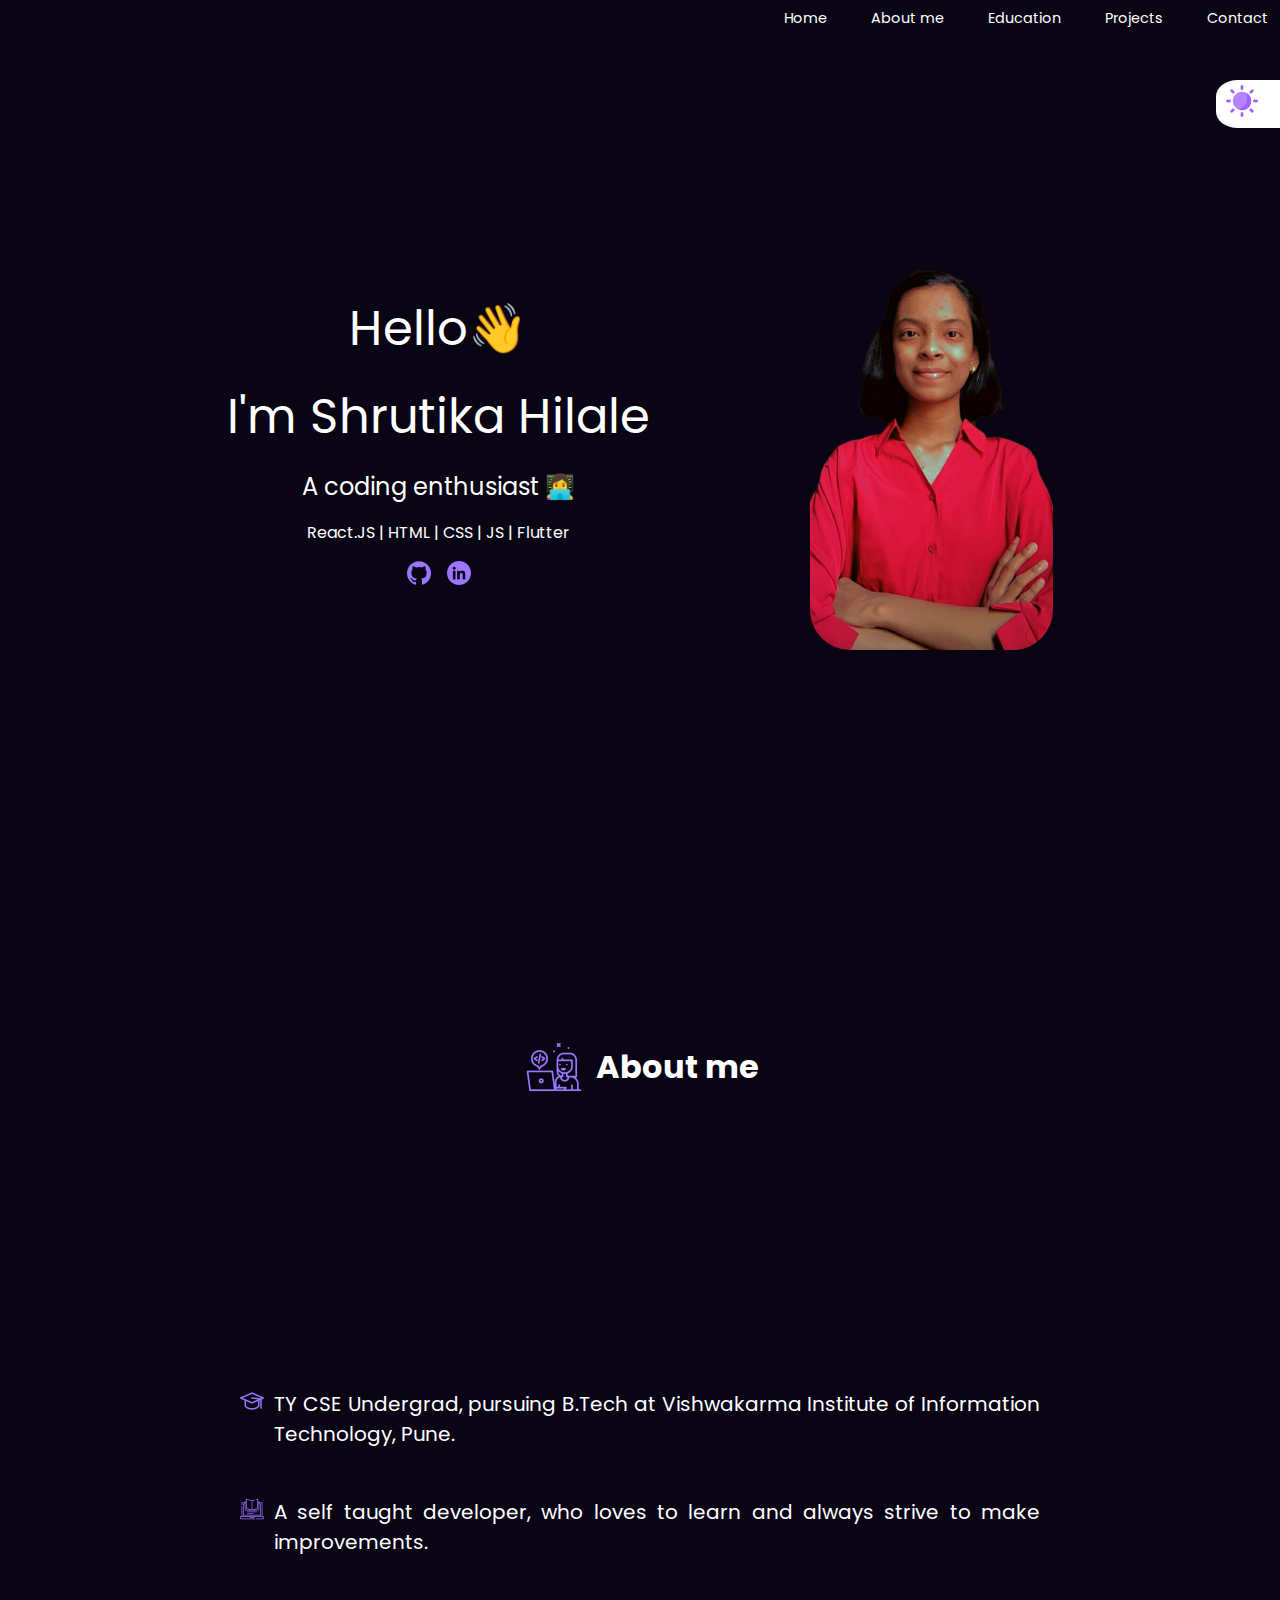
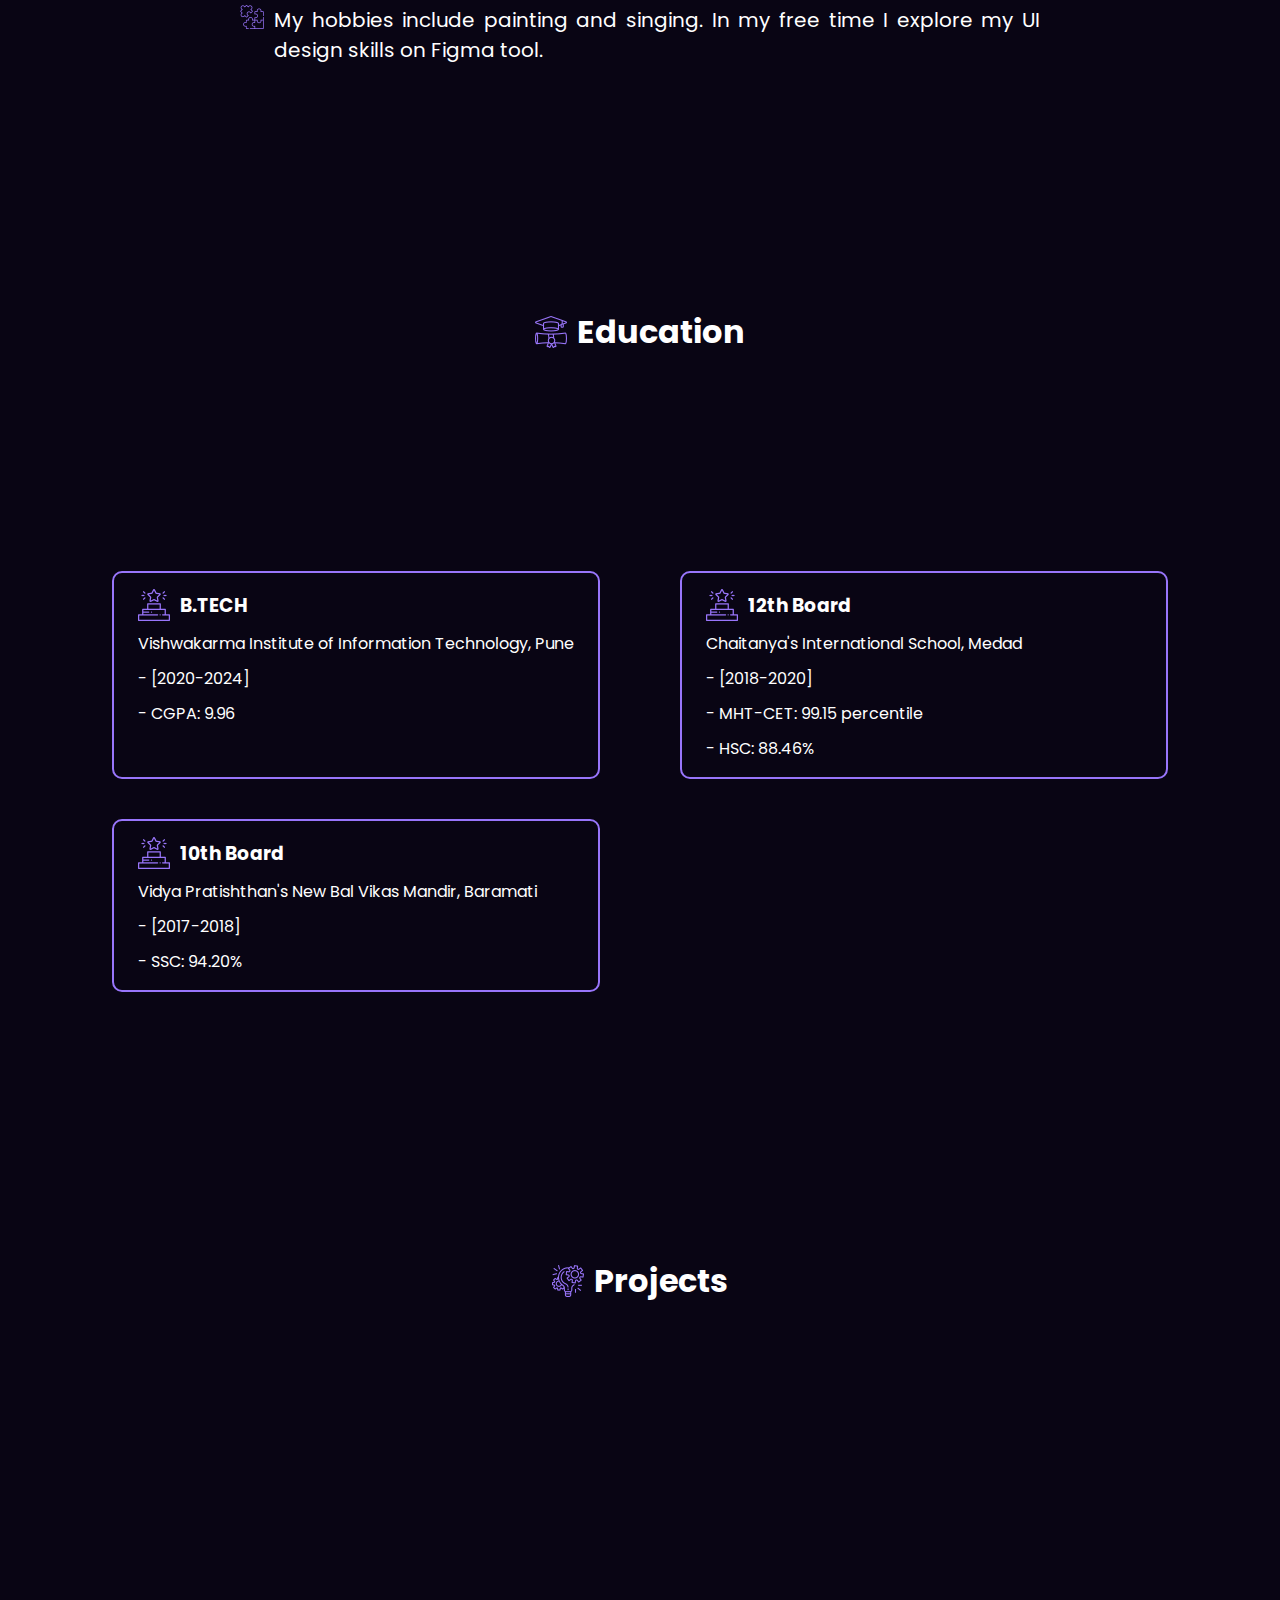
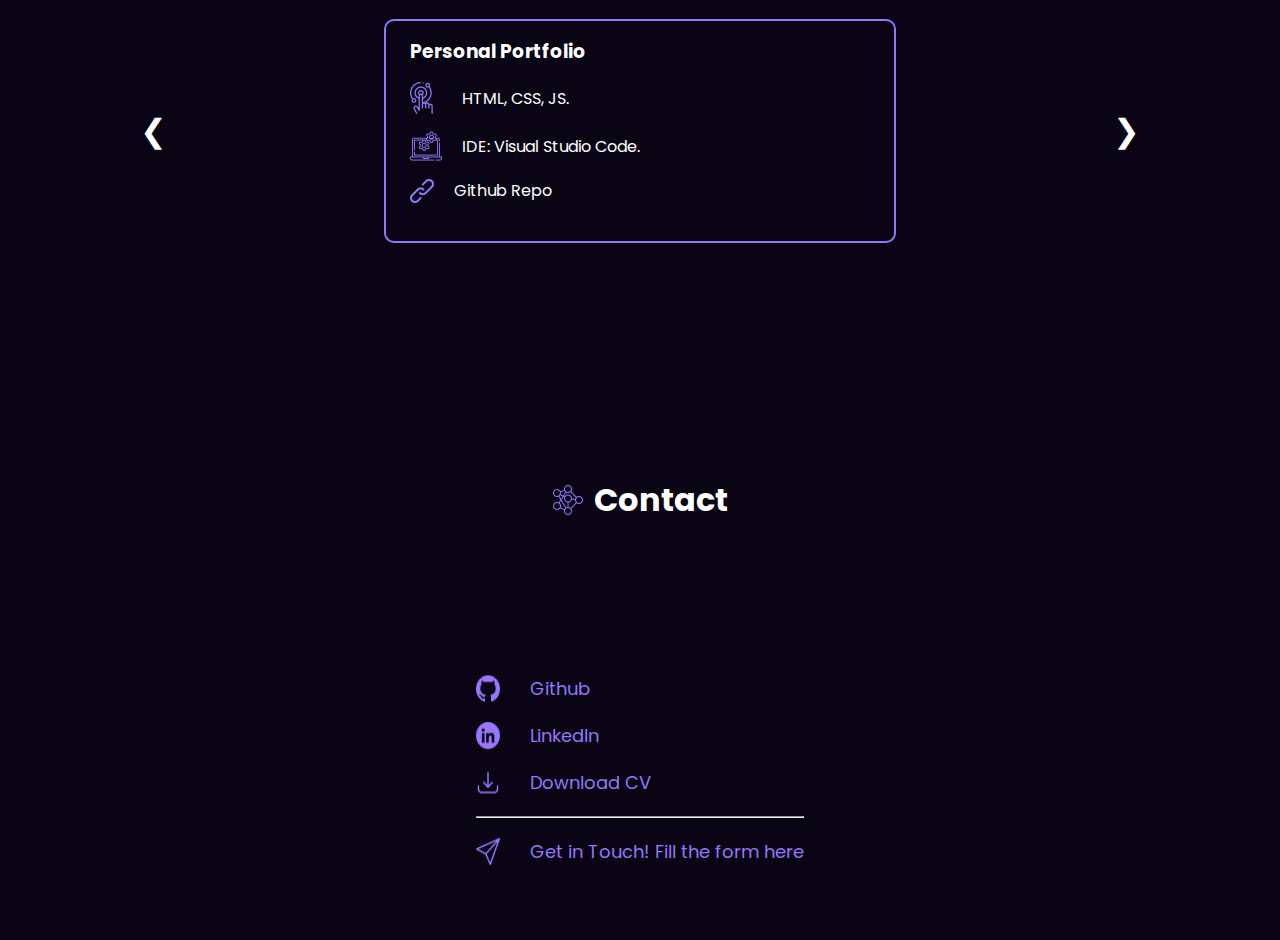
==== index.html @ 23dbc937 "Made website more responsive" ====
<!DOCTYPE html>
<html lang="en">

<head>
    <meta charset="UTF-8">
    <meta http-equiv="X-UA-Compatible" content="IE=edge">
    <meta name="viewport" content="width=device-width, initial-scale=1.0">

    <!-- css -->
    <link rel="stylesheet" href="css/style.css">
    <link rel="stylesheet" href="css/hamburger-menu.css">
    <link rel="stylesheet" href="css/navbar.css">
    <!-- js -->
    <script src="js/index.js"></script>
    <script src="js/carousel.js"></script>

    <!-- fonts -->
    <link rel="preconnect" href="https://fonts.googleapis.com">
    <link rel="preconnect" href="https://fonts.gstatic.com" crossorigin>
    <link href="https://fonts.googleapis.com/css2?family=Poppins&display=swap" rel="stylesheet">

    <title>Shrutika Hilale - Tech Enthusiast</title>
</head>

<body class="light dark" id="body">

    <nav id="nav-bar" class="nav-dark">
        <a href="#home" class="nav-links">Home</a>
        <a href="#aboutme" class="nav-links">About me</a>
        <a href="#education" class="nav-links">Education</a>
        <a href="#projects" class="nav-links">Projects</a>
        <a href="#contact" class="nav-links">Contact</a>
    </nav>

    <!-- hamburger-menu -->
    <div class="menu-icon light dark" id="menu-icon">
        <div class="hr-line" id="first-line"></div>
        <div class="hr-line" id="second-line"></div>
        <div class="hr-line" id="third-line"></div>
    </div>


    <div class="theme-bg light-bg dark-bg" id="theme-bg">
        <p href="#" onclick="changeTheme()"><img src="images/sun.png" id="theme-icon"></p>
    </div>

    <!-- My Introduction -->
    <section id="home" class="home">
        <div class="my-intro">
            <div class="intro-lines">
                <div class="greet">Hello👋</div>
                <div class="name">I'm Shrutika Hilale </div>
                <div class="catch-up-line">A coding enthusiast 👩‍💻</div>
                <div class="skills">React.JS | HTML | CSS | JS | Flutter</div>
            </div>

            <div class="social-icons">
                <a href="https://github.com/shrutikahilale" target="_blank"><img src="images/github-logo.png"
                        alt="github-icon"></a>
                <a href="https://www.linkedin.com/in/shrutikahilale24/" target="_blank"><img src="images/linkedin.png"
                        alt="linkedin-icon"></a>
            </div>
        </div>
        <img id="coder" src="images/profile_pic.png" alt="">
    </section>

    <!-- About me -->
    <section id="aboutme" class="about-me section">
        <h2><img src="images/girl.png" alt="">About me</h2>

        <div class="my-info-section">
            <div class="info">
                <div>
                    <img src="images/graduation-hat.png" alt="">
                    <p>
                        TY CSE Undergrad, pursuing B.Tech at Vishwakarma Institute of Information Technology, Pune.
                    </p>
                </div>
                <div>
                    <img src="images/online-learning.png" alt="">
                    <p>
                        A self taught developer, who loves to learn and always strive to make improvements.
                    </p>
                </div>
                <div>
                    <img src="images/puzzle.png" alt="">
                    <p>
                        My hobbies include painting and singing. In my free time I explore my UI design skills on Figma
                        tool.
                    </p>
                </div>

            </div>
        </div>
    </section>


    <section id="education" class="education section">
        <h2><img src="images/graduated (1).png" alt="">Education</h2>
        <div class="grid-2-cols">
            <div class="divs">
                <h3><img src="images/star (1).png" alt="">B.TECH</h3>
                <p> Vishwakarma Institute of Information Technology, Pune</p>
                <p> - [2020-2024]</p>
                <p> - CGPA: 9.96</p>
            </div>
            <div class="divs">
                <h3><img src="images/star (1).png" alt="">12th Board</h3>
                <p> Chaitanya's International School, Medad </p>
                <p> - [2018-2020] </p>
                <p> - MHT-CET: 99.15 percentile</p>
                <p> - HSC: 88.46%</p>
            </div>
            <div class="divs">
                <h3><img src="images/star (1).png" alt=""> 10th Board</h3>
                <p> Vidya Pratishthan's New Bal Vikas Mandir, Baramati </p>
                <p> - [2017-2018]</p>
                <p> - SSC: 94.20%</p>
            </div>
        </div>
    </section>


    <section id="projects" class="projects section">
        <h2><img src="images/project.png" alt="">Projects</h2>

        <div class="container">

            <button class="back" onclick="changeSlide(-1)" id="back">&#10094;</button>

            <div class="carousel-container">
                <div class="pro-div carousel-item light dark">
                    <h3 class="project-title">Personal Portfolio</h3>
                    <div>
                        <img src="images/project-management.png" alt="">
                        <p>HTML, CSS, JS.</p>
                    </div>
                    <div>
                        <img src="images/laptop.png" alt="">
                        <p>IDE: Visual Studio Code.</p>
                    </div>
                    <div class="link">
                        <img src="images/link.png" alt="">
                        <p><a href="https://github.com/shrutikahilale/Personal-Portfolio/blob/main/README.md"
                                target="_blank">Github Repo
                            </a></p>
                    </div>
                </div>

                <div class="pro-div carousel-item light dark">
                    <h3 class="project-title">Book Bazaar App <em>[Group project]</em></h3>
                    <div>
                        <img src="images/project-management.png" alt="">
                        <p>Flutter framework, firebase</p>
                    </div>
                    <div>
                        <img src="images/laptop.png" alt="">
                        <p>IDE: Visual Studio Code with emulator.</p>
                    </div>
                    <div class="link">
                        <img src="images/link.png" alt="">
                        <p><a href="https://github.com/shrutikahilale/Book-Bazaar-App" target="_blank">Github Repo</a>
                        </p>
                    </div>
                </div>

                <div class="pro-div carousel-item light dark">
                    <h3 class="project-title">Consistency Tracker App </h3>
                    <div>
                        <img src="images/project-management.png" alt="">
                        <p>Flutter framework, api, flcharts, firebase</p>
                    </div>
                    <div>
                        <img src="images/laptop.png" alt="">
                        <p>IDE: Visual Studio Code with emulator.</p>
                    </div>
                    <div class="link">
                        <img src="images/link.png" alt="">
                        <p><a href="https://github.com/shrutikahilale/Consistency-Tracker-App" target="_blank">Github
                                Repo</a>
                        </p>
                    </div>
                </div>

                <div class="pro-div carousel-item light dark">
                    <h3 class="project-title">Library Management System <em>[Group project]</em></h3>
                    <div>
                        <img src="images/project-management.png" alt="">
                        <p>Python, MongoDB.</p>
                    </div>
                    <div>
                        <img src="images/laptop.png" alt="">
                        <p>IDE: Visual Studio Code.</p>
                    </div>
                    <div class="link">
                        <img src="images/link.png" alt="">
                        <p><a href="https://github.com/shrutikahilale/ITL_Project" target="_blank">Github Repo</a></p>
                    </div>
                </div>
            </div>

            <button class="front" onclick="changeSlide(1)" id="front">&#10095;</button>

        </div>
    </section>

    <section id="contact" class="contact">
        <h2><img src="images/neural.png" alt="">Contact</h2>
        <ul>
            <li>
                <img src="images/github-logo.png" alt="">
                <a href="https://github.com/shrutikahilale" target="_blank" class="contact-link">Github</a>
            </li>
            <li>
                <img src="images/linkedin.png" alt="">
                <a href="https://www.linkedin.com/in/shrutikahilale24/" target="_blank"
                    class="contact-link">LinkedIn</a>
            </li>
            <li>
                <img src="images/donwload-button.png" alt="">
                <a href="Resume.pdf" target="_blank" class="contact-link">Download CV</a>
            </li>
            <hr>
            <li>
                <img src="images/send.png" alt="">
                <a href="html/form.html" class="contact-link">Get in Touch! Fill the form here</a>
            </li>
        </ul>
    </section>
</body>

<script>
    slideShow(0);
</script>
<script src="js/hamburger-menu.js"></script>

</html>
---- css/style.css ----
/*
SPACING SYSTEM (px)
2 / 4 / 8 / 12 / 16 / 24 / 32 / 48 / 64 / 80 / 96 / 128

FONT SIZE SYSTEM (px)
10 / 12 / 14 / 16 / 18 / 20 / 24 / 30 / 36 / 44 / 52 / 62 / 74 / 86 / 98
*/

/* Colors

font-color:  
body: #fff
contact-links: color: #9875fb

nav bar: #5c4599
bgcol: #090514 (body)

*/

* {
  margin: 0;
  padding: 0;
  box-sizing: border-box;
}

body {
  font-family: "Poppins", sans-serif;
  padding: 0 2rem;
}

.light {
  background-color: #d8caff;
  color: #090514;
}

.dark {
  background-color: #090514;
  color: #fff;
}

/* Make scrolling easier and smoother */
html {
  scroll-behavior: smooth;
}


/* home */

.home {
  display: flex;
  align-items: center;
  justify-content: center;
  gap: 10rem;
  height: 100vh;
}

.intro-lines {
  display: flex;
  flex-direction: column;
  align-items: center;
  gap: 1rem;
}

.greet,
.name {
  font-size: 3rem;
}

.catch-up-line {
  font-size: 1.5rem;
}

.social-icons {
  margin: 16px 0;
  display: flex;
  justify-content: center;
  gap: 16px;
}

#coder {
  height: 400px;
  width: auto;
  border-radius: 40px;
}

/* about me */

.about-me {
  gap: 20px;
}

.info {
  width: 800px;
  display: flex;
  flex-direction: column;
  gap: 48px;

  font-size: 20px;
}

.info div {
  display: flex;
  align-items: flex-start;
  gap: 10px;

  text-align: justify;
}

/* education */

/* projects */
.container {
  width: 100%;
  display: flex;
  justify-content: space-around;
  align-items: center;
}

.grid-2-cols {
  display: grid;
  grid-template-columns: repeat(2, 1fr);
  column-gap: 80px;
  row-gap: 40px;
}

.pro-div {
  width: 32rem;
  height: 14rem;

  border: 2px solid #9875fb;
  padding: 16px 24px;
  border-radius: 10px;

  display: flex;
  flex-direction: column;
  gap: 16px;
}

.pro-div div {
  display: flex;
  align-items: center;
  gap: 20px;
}

.carousel-item {
  display: none;
}

.front,
.back {
  font-size: 2rem;
  background-color: transparent;
  color: white;
  border: none;
  transition: font-size 0.25s ease-in-out;
}

/* contact */
.contact {
  height: 60vh;
  display: flex;
  flex-direction: column;
  justify-content: space-around;
  align-items: center;
}

.contact li {
  font-size: 20px;
}

.contact-link {
  color: #9875fb;
}

.contact ul {
  display: flex;
  flex-direction: column;
  justify-content: space-around;
  gap: 20px;
}

.contact ul li {
  display: flex;
  font-size: 18px;
  gap: 30px;
}

/* Utility */
.section {
  height: 100vh;
  display: flex;
  flex-direction: column;
  align-items: center;
  justify-content: space-around;
}

.divs {
  border: 2px solid #9875fb;
  padding: 16px 24px;
  border-radius: 10px;

  display: flex;
  flex-direction: column;
  gap: 10px;
}

h2 {
  display: flex;
  align-items: center;
  justify-content: center;
  gap: 10px;
  font-size: 2rem;
  color: white;
}

h3 {
  display: flex;
  align-items: center;
  gap: 10px;
}

ul {
  list-style: none;
}

a {
  color: white;
}

a:link {
  text-decoration: none;
}

a:visited,
a:active {
  text-decoration: none;
}

button {
  cursor: pointer;
}

/* responsive */
/* @media only screen and (min-width: 800px) {
  .nav-bar-menu {
    visibility: hidden;
  }
} */

@media only screen and (max-width: 1100px) {
  body {
    padding: 1rem 1rem;
  }

  nav {
    width: 90%;
  }

  nav ul {
    display: flex;
    justify-content: center;
    gap: 30px;
  }

  .home {
    flex-direction: column-reverse;
    gap: 2rem;
  }

  #coder {
    /* display: none; */
    height: 150px;
  }

  /* home */
  .info {
    width: 100%;
    flex-wrap: wrap;
  }

  .intro-lines {
    justify-content: center;
    align-items: center;
  }

  .greet {
    font-size: 1.3rem;
  }

  .name {
    font-size: 2rem;
  }

  .catch-up-line,
  .skills {
    font-size: 1rem;
  }

  /* reduce font sizes */
  h2 {
    font-size: 24px;
  }

  h3 {
    font-size: 16px;
  }

  .divs p {
    font-size: 12px;
  }

  img {
    height: 28px;
  }

  .info p {
    font-size: 16px;
  }

  .pro-div {
    font-size: 12px;
    width: 20rem;
    height: 11rem;
    justify-content: center;
    gap: 0rem;
  }

  .pro-div div {
    display: flex;
    align-items: center;
    gap: 10px;
  }

  .project-title {
    font-size: 14px;
  }

  .contact-link {
    font-size: 14px;
  }
}

@media only screen and (min-width: 800px) {
  #nav-bar {
    visibility: visible;
  }

  #menu-icon {
    display: none;
  }
}

@media only screen and (max-width: 800px) {
  .education {
    height: 130vh;
  }

  /* project div */
  .pro-div {
    width: auto;
    height: auto;
  }

  .grid-2-cols {
    display: grid;
    grid-template-columns: repeat(1, 1fr);
    column-gap: 80px;
    row-gap: 40px;
  }

  #nav-bar {
    position: fixed;
    top: 0;
    padding-top: 2.5rem;

    flex-direction: column;
    gap: 0.5rem;
    /* transition: visibility 0.25s ease-in-out; */
    visibility: hidden;
  }

  #nav-bar a {
    padding: 0;
  }

  .section {
    justify-content: center;
    align-items: center;
    gap: 3rem;
    height: 90vh;
  }

  .contact {
    height: 60vh;
    justify-content: center;
    align-items: center;
    gap: 3rem;
  }
}


/* For mobile phones: */
[class*="col-"] {
  width: 100%;
}


/* form  */
.form {
  display: flex;
  flex-direction: column;
  align-items: center;
  height: 79vh;
  margin-top: 100px;
}

/* LIGHT AND DARK THEME ICON */

.theme-bg {
  padding: 0.6rem;
  /* fixed button */
  position: fixed;
  right: 0;
  top: 5rem;

  height: 48px;

  width: 4rem;
  border-top-left-radius: 34%;
  border-bottom-left-radius: 34%;

  display: flex;
  justify-content: left;
  align-items: center;
}

.dark-bg {
  background-color: #090514;
}

.light-bg {
  background-color: white;
}
---- css/hamburger-menu.css ----
/* .nav-menu-links {
    margin-top: 10px;
    display: flex;
    flex-direction: column;
    gap: 10px;
    font-size: 0.8rem;

    transition: transform 0.35s ease-in;
}

.nav-bar-menu {
    position: fixed;
    width: 100%;
    height: 40px;
    display: flex;
    flex-direction: column;

    transition: transform 0.35s ease-in;
} */

/* hamburger menu */
.menu-icon {
    /* fixed */
    position: fixed;
    top: 0rem;
    padding-top: 1rem;

    /* background-color: red; */
    width: 100%;

    display: flex;
    flex-direction: column;
    gap: 5px;
}

.hr-line {
    background-color: #fff;
    height: 2px;
    width: 20px;

    position: relative;

    transition: all 0.25s ease-in-out;
}

#second-line {
    transition: all 0.01s ease-in-out;
}

/* Utility */
ul {
    list-style: none;
}

a {
    color: #fff;
    ;
}

a:link {
    text-decoration: none;
}
---- css/navbar.css ----
nav {
    /* FIXED NAVBAR */
    position: fixed;
    width: 100%;
    overflow: hidden;

    display: flex;
    justify-content: flex-end;
    gap: 20px;
    font-size: 0.9rem;
    
    padding-right: 2rem;
}

.nav-links {
    padding: 8px 12px;
    color: #fff;
}

.nav-light {
    background-color: #d8caff;
}

.nav-dark {
    background-color: #090514;
}
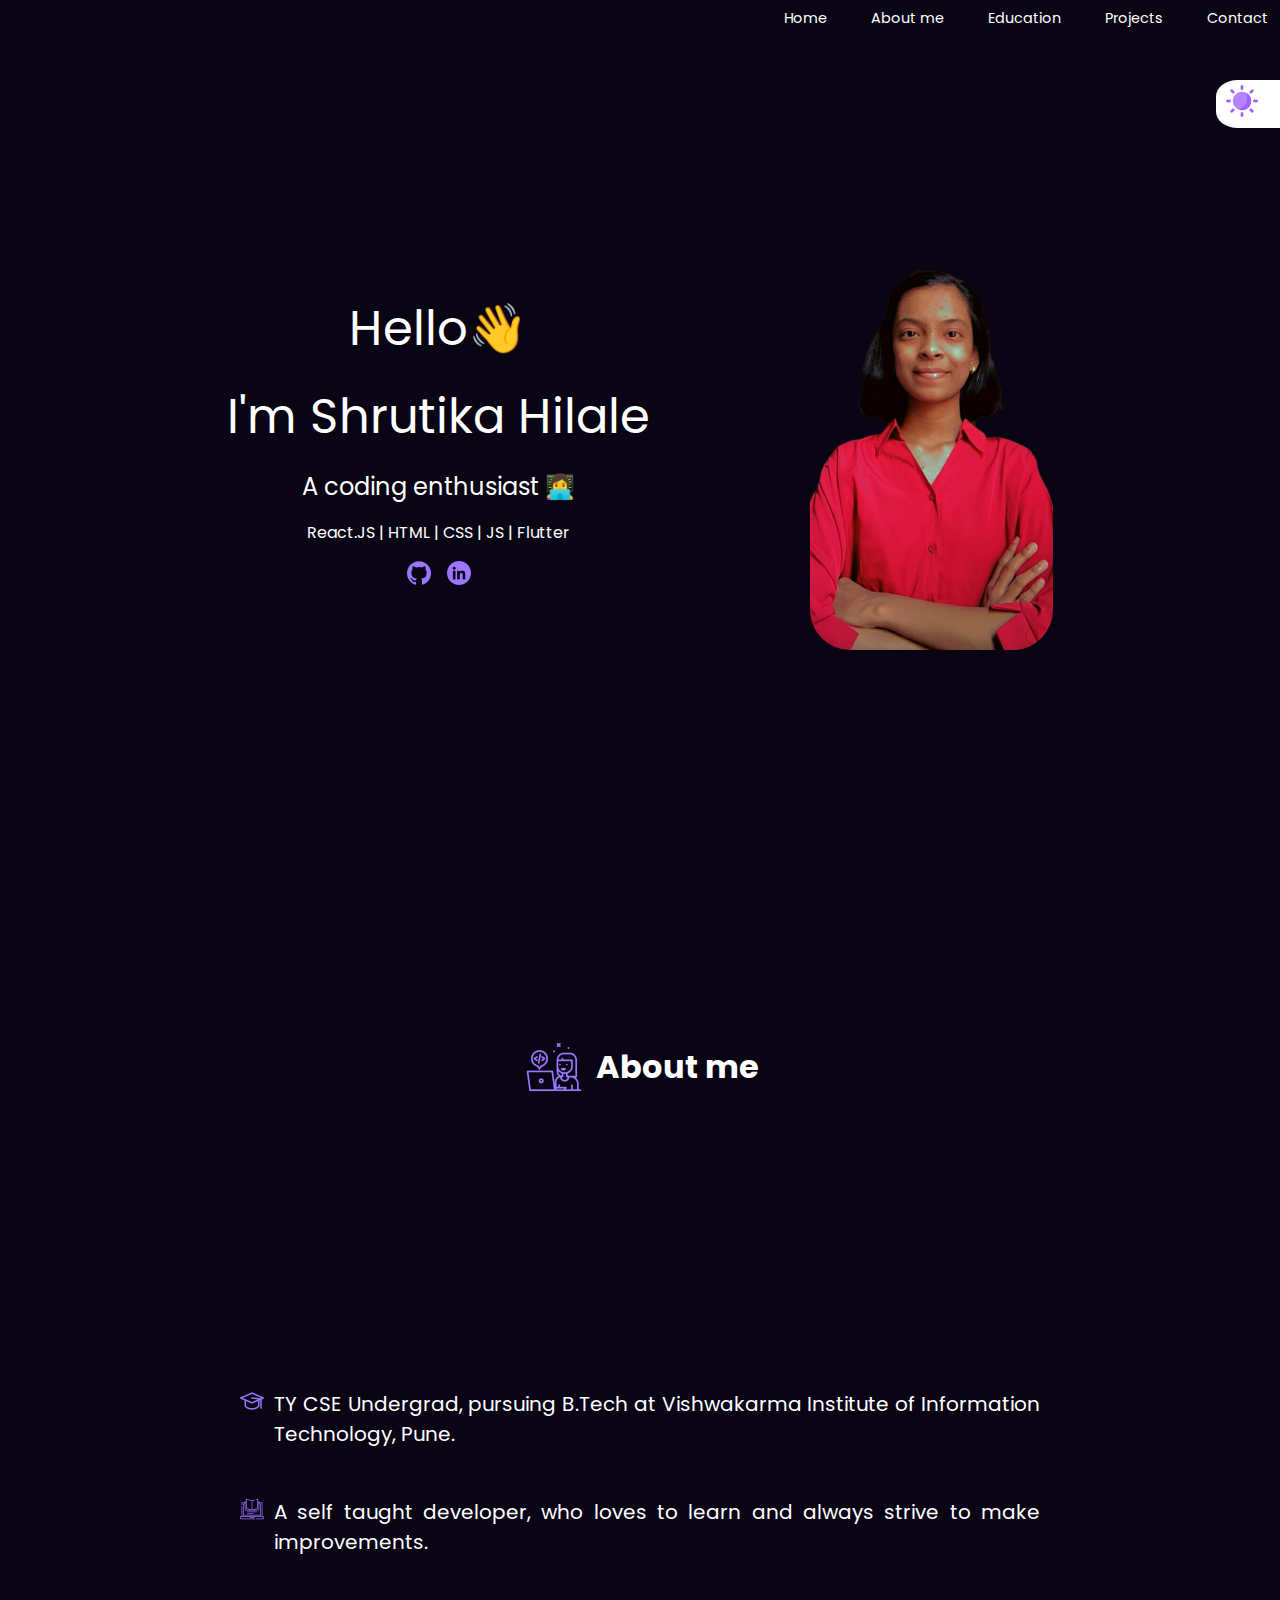
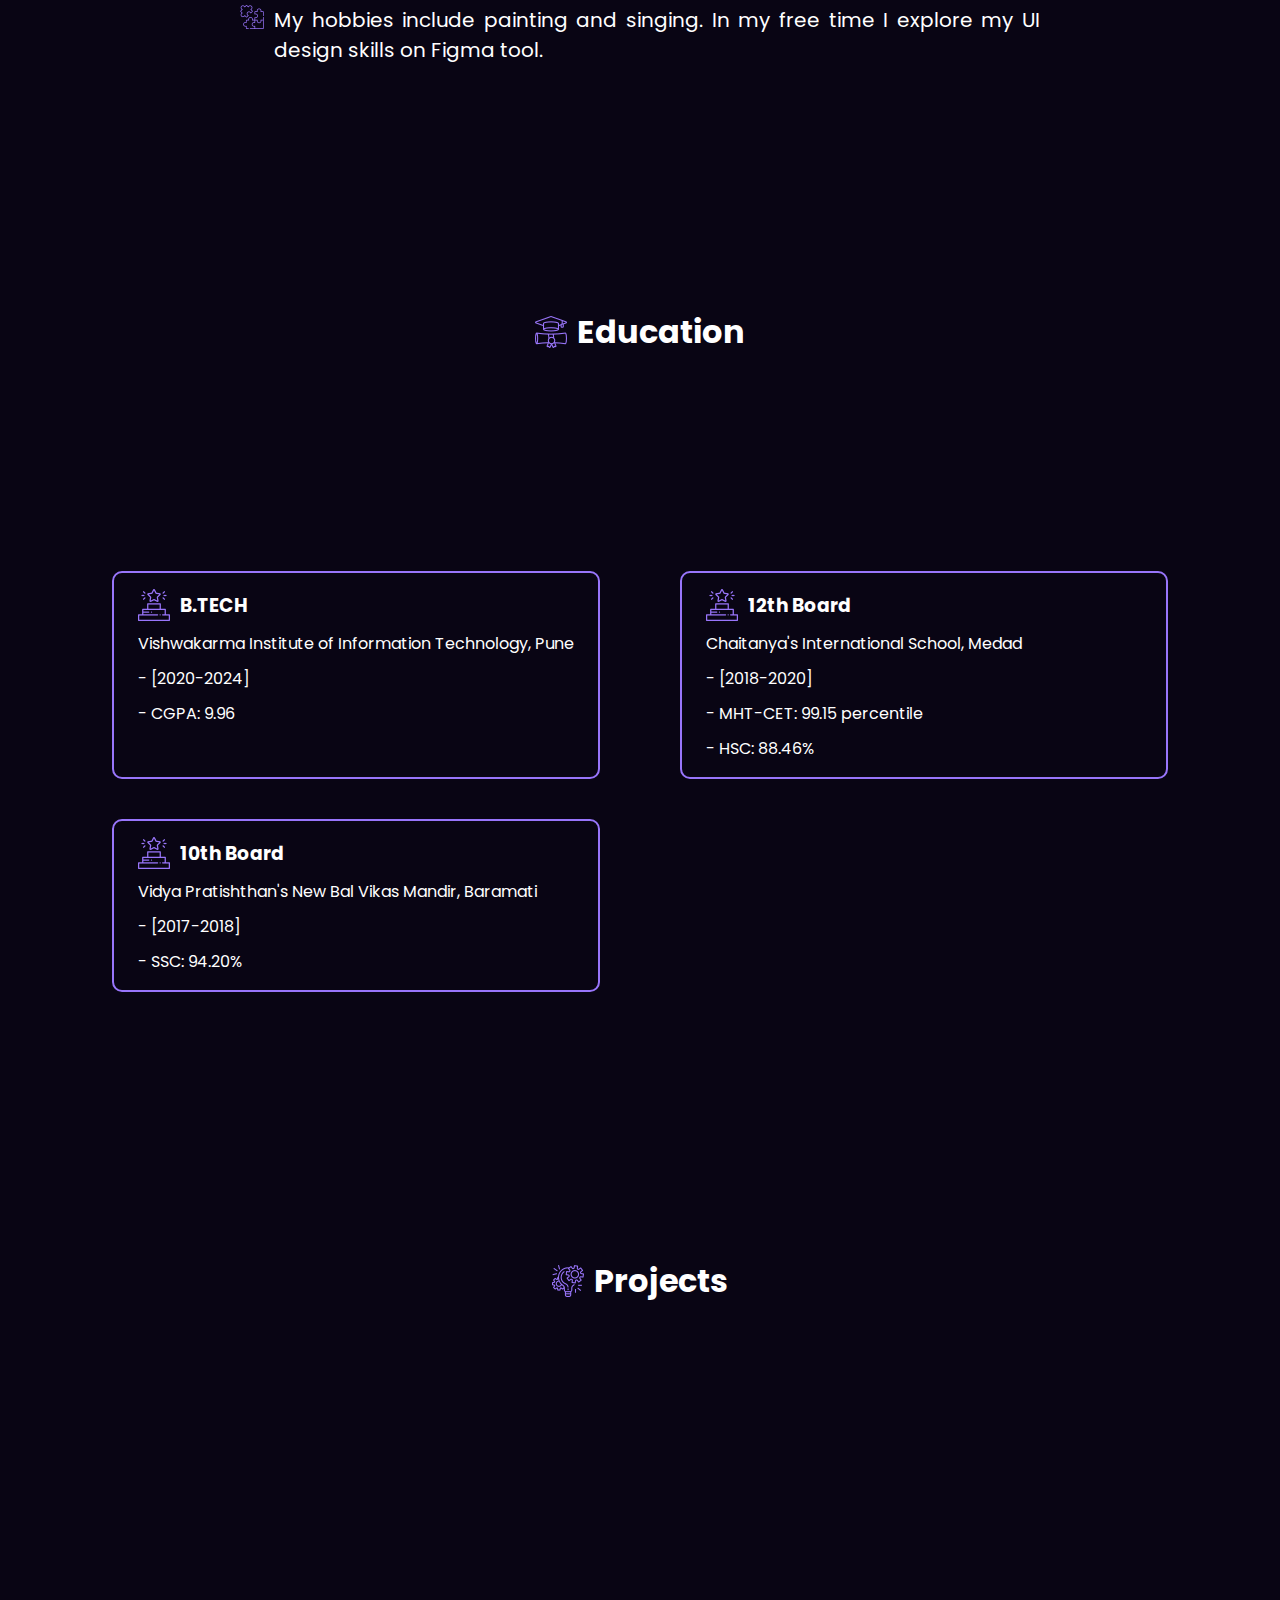
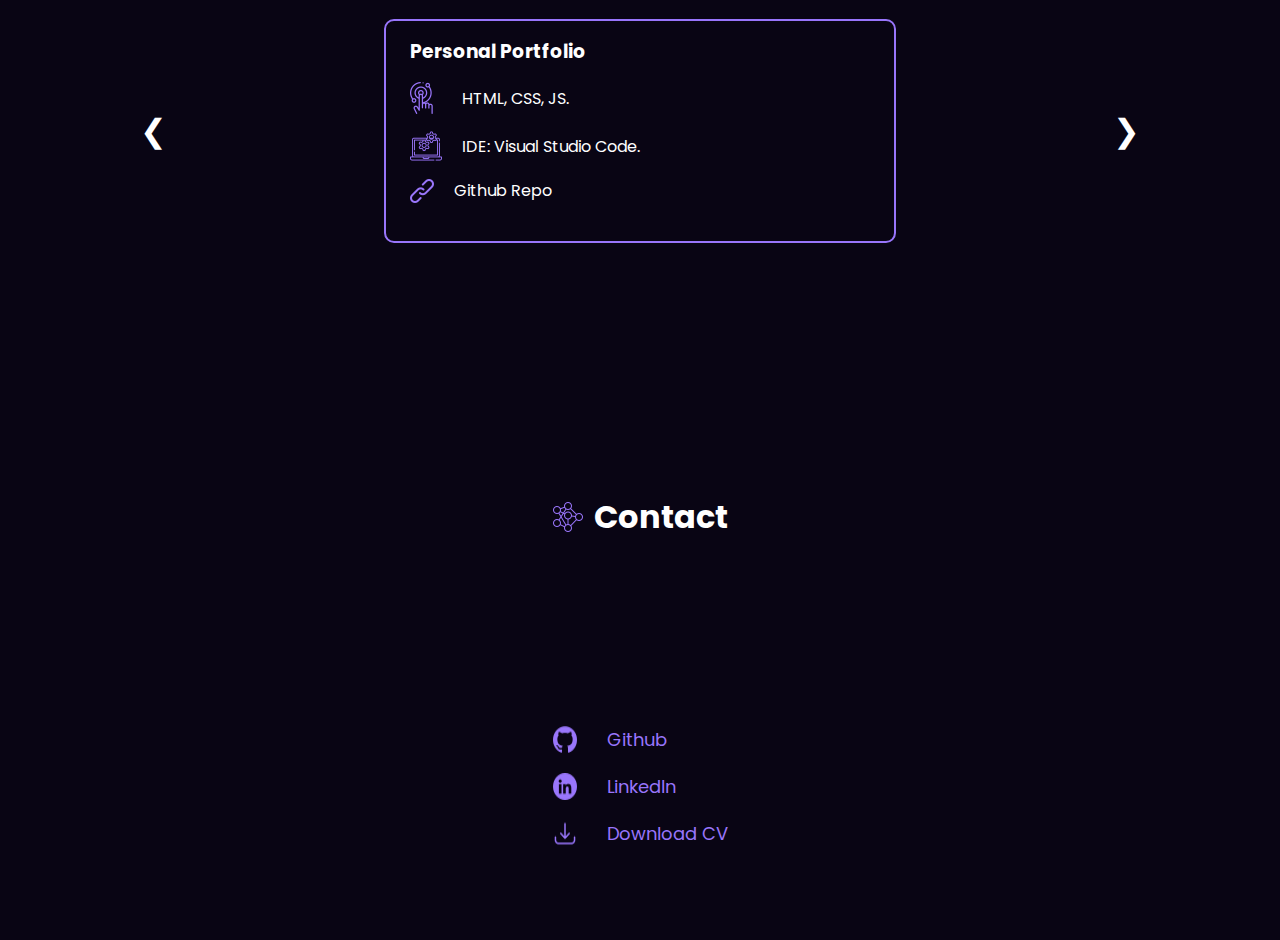
==== commit 3bc862a2: "cursor pointer to theme bg icon" ====
--- a/index.html
+++ b/index.html
@@ -141,9 +141,8 @@
                     </div>
                     <div class="link">
                         <img src="images/link.png" alt="">
-                        <p><a href="https://github.com/shrutikahilale/Personal-Portfolio/blob/main/README.md"
-                                target="_blank">Github Repo
-                            </a></p>
+                        <a href="https://github.com/shrutikahilale/Personal-Portfolio/blob/main/README.md"
+                            target="_blank">Github Repo</a>
                     </div>
                 </div>
 
@@ -159,8 +158,7 @@
                     </div>
                     <div class="link">
                         <img src="images/link.png" alt="">
-                        <p><a href="https://github.com/shrutikahilale/Book-Bazaar-App" target="_blank">Github Repo</a>
-                        </p>
+                        <a href="https://github.com/shrutikahilale/Book-Bazaar-App" target="_blank">Github Repo</a>
                     </div>
                 </div>
 
@@ -176,9 +174,8 @@
                     </div>
                     <div class="link">
                         <img src="images/link.png" alt="">
-                        <p><a href="https://github.com/shrutikahilale/Consistency-Tracker-App" target="_blank">Github
-                                Repo</a>
-                        </p>
+                        <a href="https://github.com/shrutikahilale/Consistency-Tracker-App" target="_blank">Github
+                            Repo</a>
                     </div>
                 </div>
 
@@ -194,7 +191,7 @@
                     </div>
                     <div class="link">
                         <img src="images/link.png" alt="">
-                        <p><a href="https://github.com/shrutikahilale/ITL_Project" target="_blank">Github Repo</a></p>
+                        <a href="https://github.com/shrutikahilale/ITL_Project" target="_blank">Github Repo</a>
                     </div>
                 </div>
             </div>
@@ -220,11 +217,11 @@
                 <img src="images/donwload-button.png" alt="">
                 <a href="Resume.pdf" target="_blank" class="contact-link">Download CV</a>
             </li>
-            <hr>
+            <!-- <hr>
             <li>
                 <img src="images/send.png" alt="">
                 <a href="html/form.html" class="contact-link">Get in Touch! Fill the form here</a>
-            </li>
+            </li> -->
         </ul>
     </section>
 </body>
--- a/css/style.css
+++ b/css/style.css
@@ -140,6 +140,11 @@
   display: flex;
   align-items: center;
   gap: 20px;
+}
+
+.pro-div .link a:hover,
+.pro-div .link a:active {
+  text-decoration: underline;
 }
 
 .carousel-item {
@@ -432,6 +437,8 @@
   display: flex;
   justify-content: left;
   align-items: center;
+
+  cursor: pointer;
 }
 
 .dark-bg {
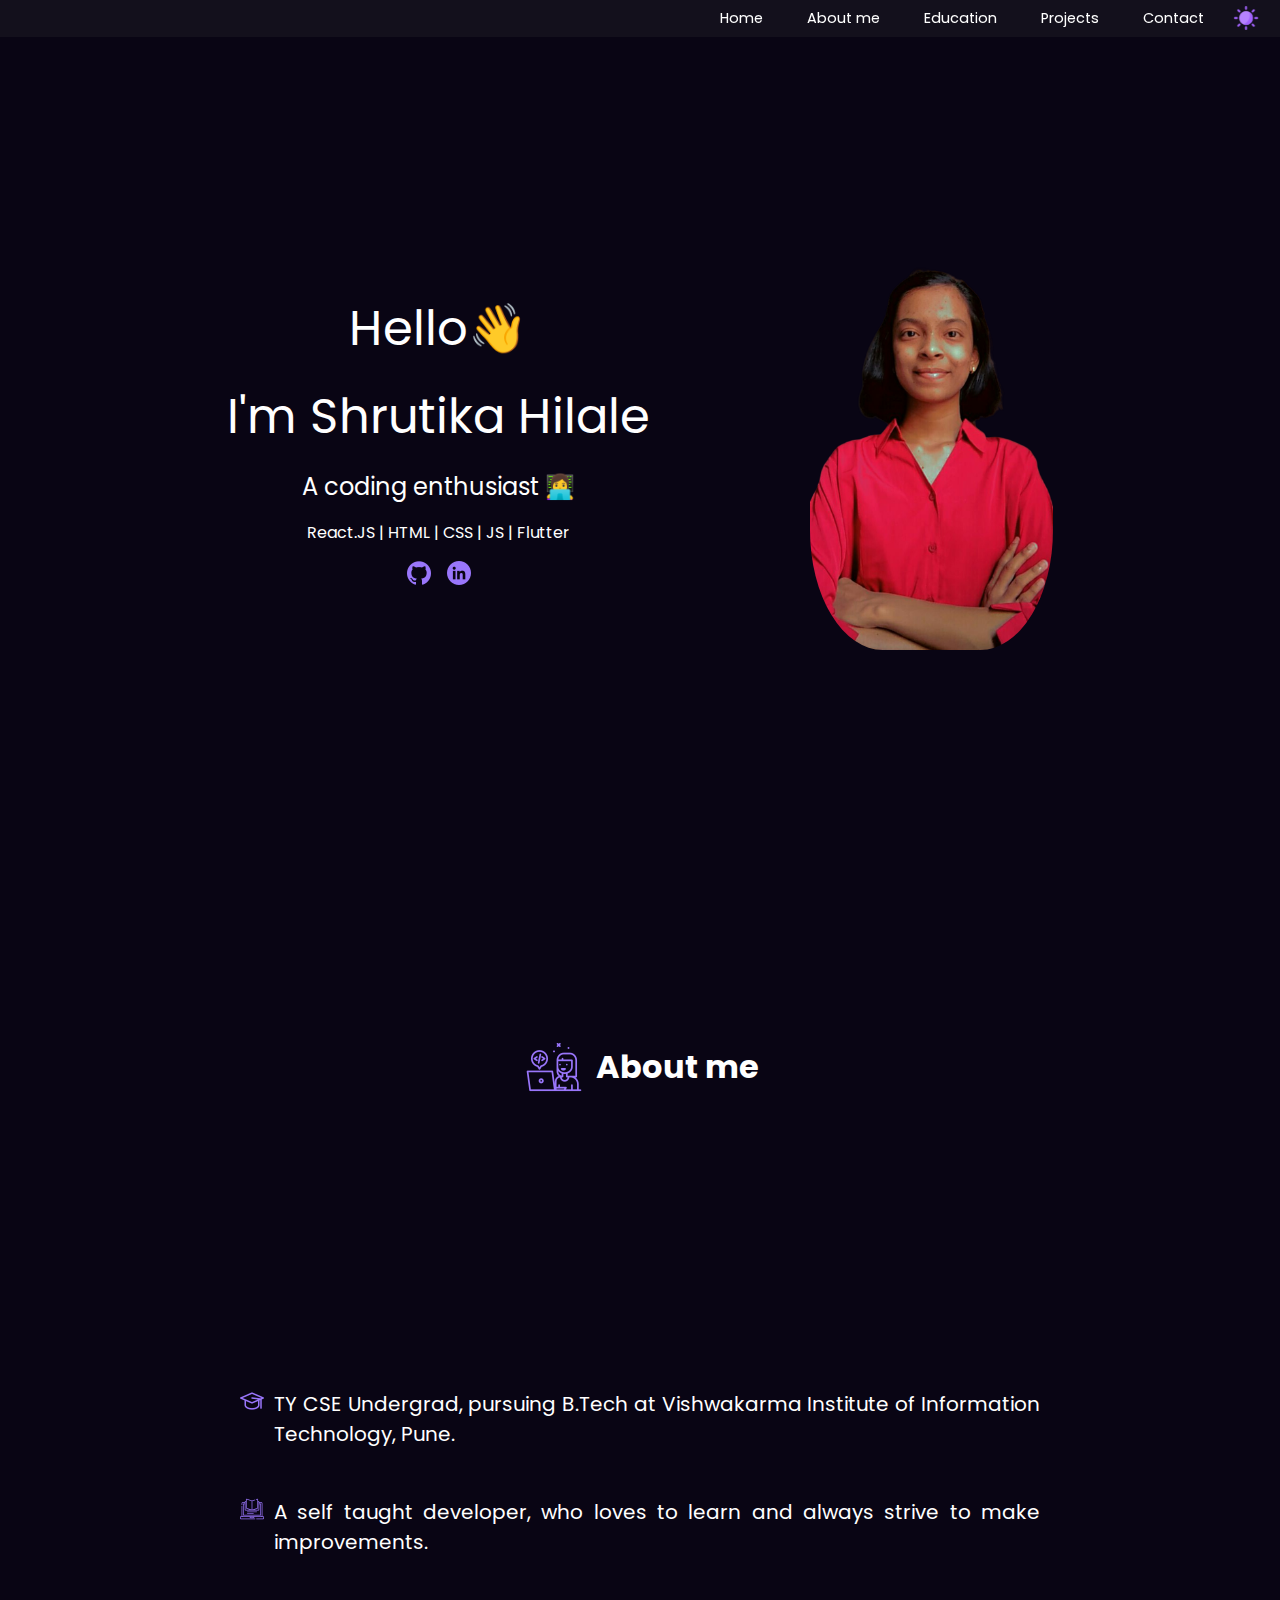
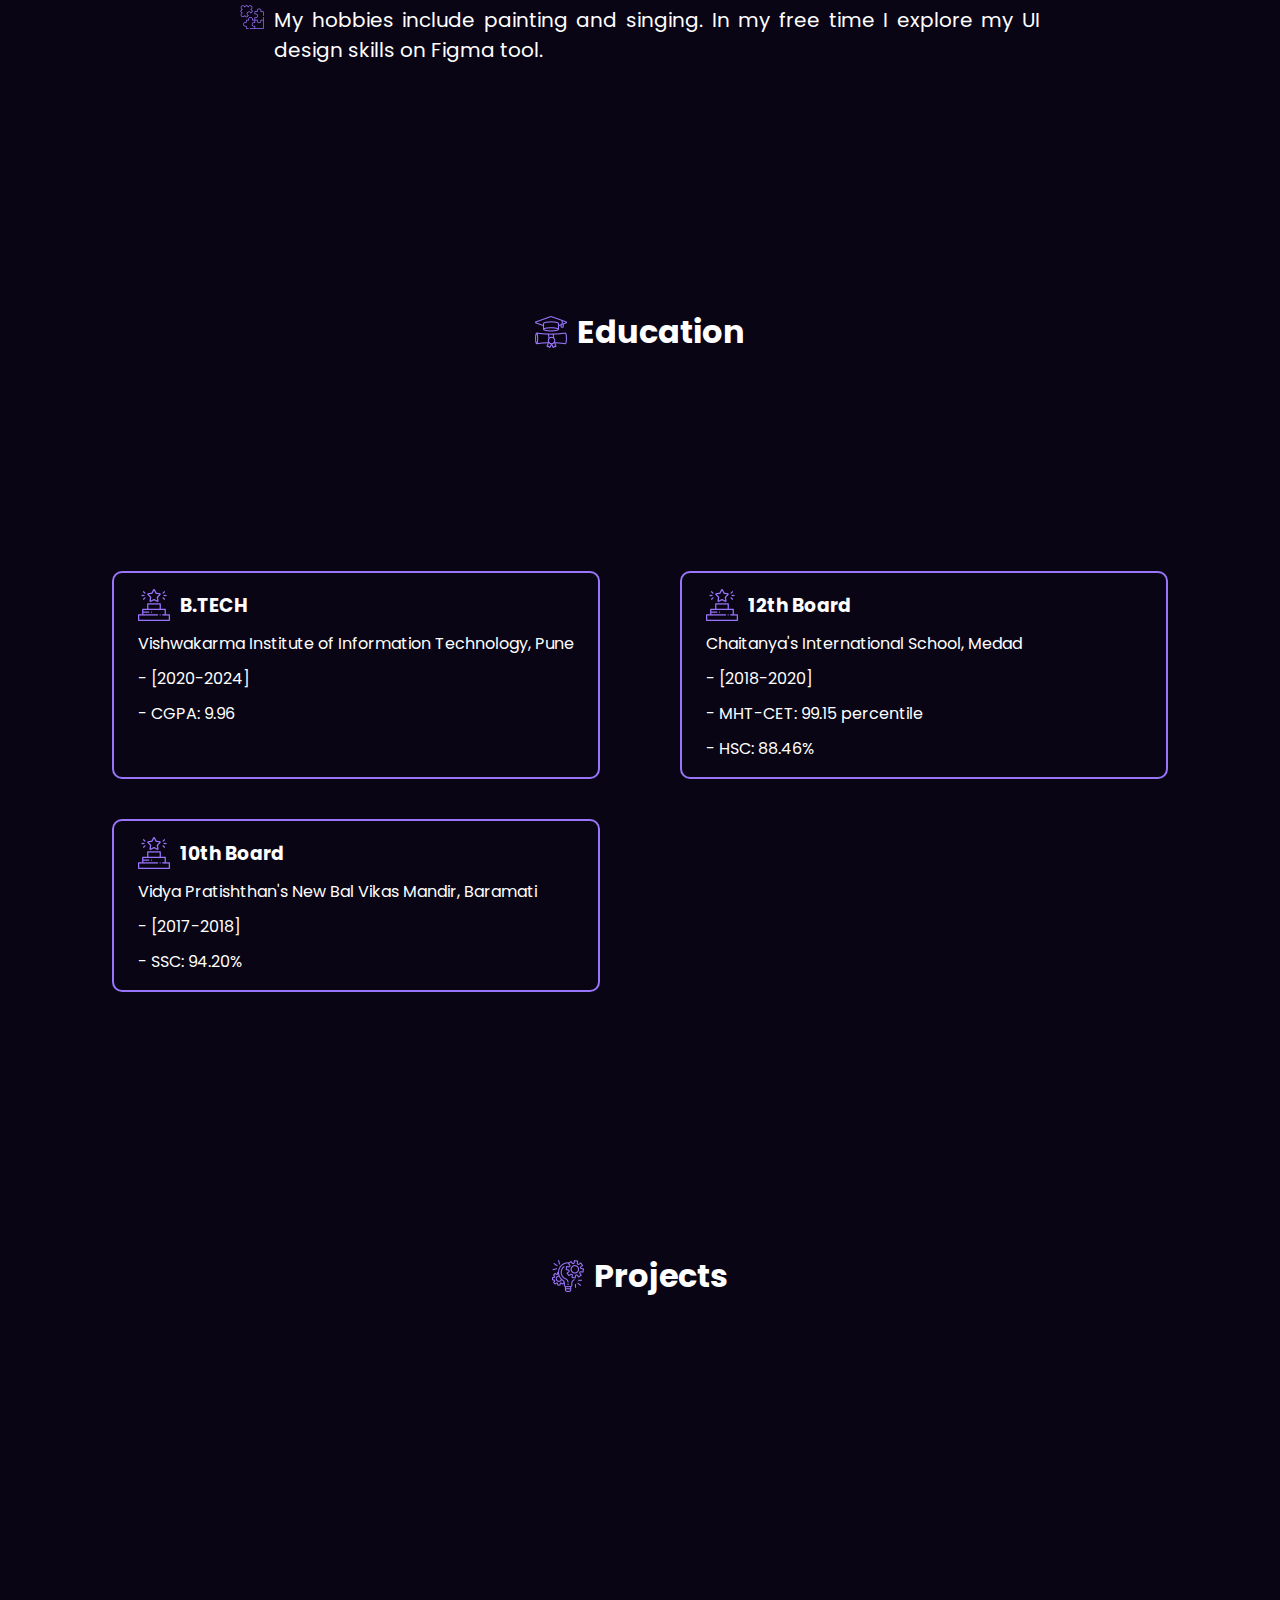
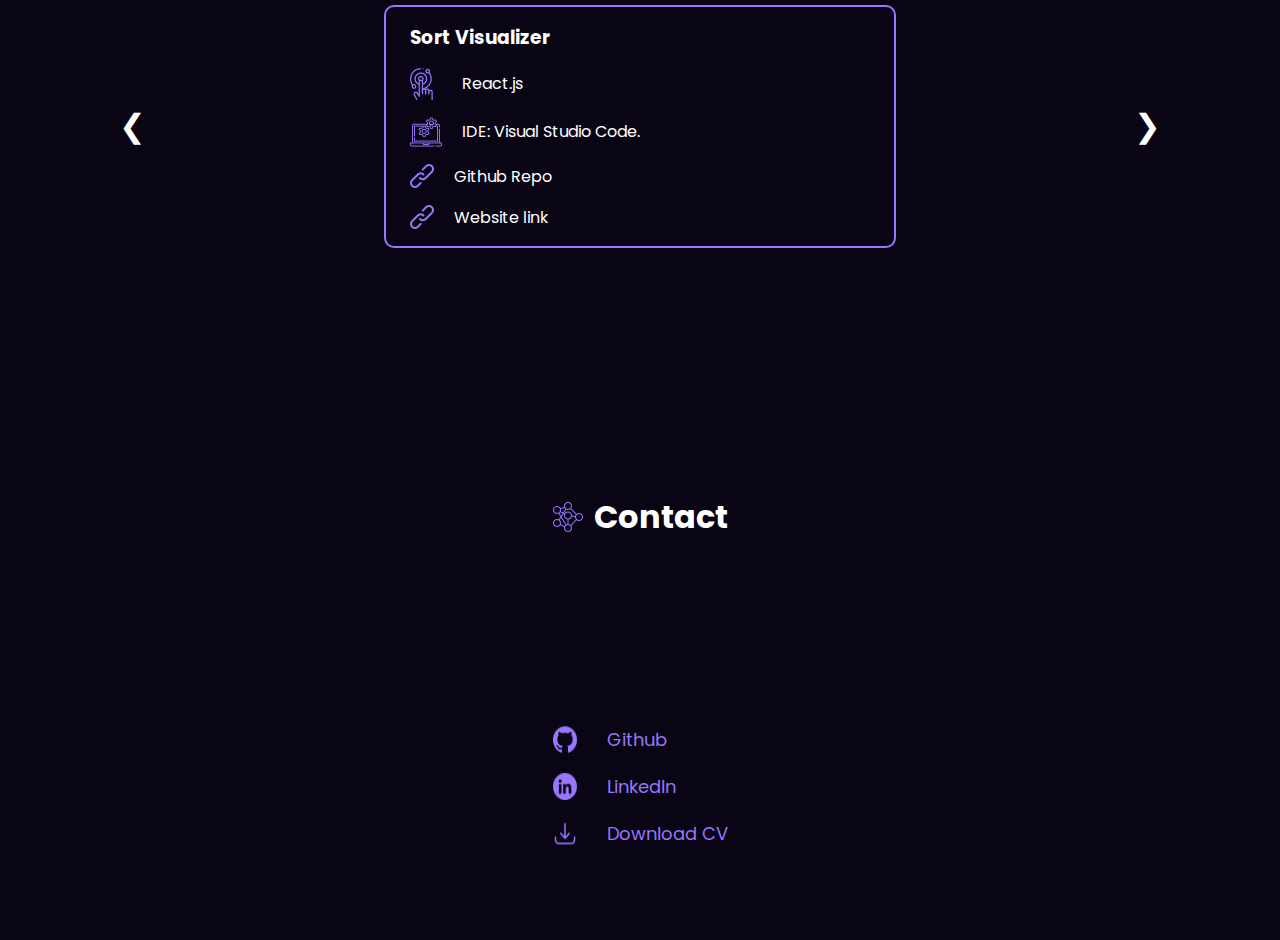
==== commit 43ed3ef8: "Updated project" ====
--- a/index.html
+++ b/index.html
@@ -5,6 +5,11 @@
     <meta charset="UTF-8">
     <meta http-equiv="X-UA-Compatible" content="IE=edge">
     <meta name="viewport" content="width=device-width, initial-scale=1.0">
+
+    <link rel="apple-touch-icon" sizes="180x180" href="/apple-touch-icon.png">
+    <link rel="icon" type="image/png" sizes="32x32" href="/favicon-32x32.png">
+    <link rel="icon" type="image/png" sizes="16x16" href="/favicon-16x16.png">
+    <link rel="manifest" href="/site.webmanifest">
 
     <!-- css -->
     <link rel="stylesheet" href="css/style.css">
@@ -41,7 +46,7 @@
 
 
     <div class="theme-bg light-bg dark-bg" id="theme-bg">
-        <p href="#" onclick="changeTheme()"><img src="images/sun.png" id="theme-icon"></p>
+        <img src="images/sun.png" id="theme-icon" onclick="changeTheme()">
     </div>
 
     <!-- My Introduction -->
@@ -129,6 +134,26 @@
             <button class="back" onclick="changeSlide(-1)" id="back">&#10094;</button>
 
             <div class="carousel-container">
+                <div class="pro-div carousel-item light dark">
+                    <h3 class="project-title">Sort Visualizer</h3>
+                    <div>
+                        <img src="images/project-management.png" alt="">
+                        <p>React.js</p>
+                    </div>
+                    <div>
+                        <img src="images/laptop.png" alt="">
+                        <p>IDE: Visual Studio Code.</p>
+                    </div>
+                    <div class="link">
+                        <img src="images/link.png" alt="">
+                        <a href="https://github.com/shrutikahilale/sort-visualizer" target="_blank">Github Repo</a>
+                    </div>
+                    <div class="link">
+                        <img src="images/link.png" alt="">
+                        <a href="https://shrutikahilale.github.io/sort-visualizer/" target="_blank">Website link</a>
+                    </div>
+                </div>
+
                 <div class="pro-div carousel-item light dark">
                     <h3 class="project-title">Personal Portfolio</h3>
                     <div>
@@ -217,11 +242,6 @@
                 <img src="images/donwload-button.png" alt="">
                 <a href="Resume.pdf" target="_blank" class="contact-link">Download CV</a>
             </li>
-            <!-- <hr>
-            <li>
-                <img src="images/send.png" alt="">
-                <a href="html/form.html" class="contact-link">Get in Touch! Fill the form here</a>
-            </li> -->
         </ul>
     </section>
 </body>
--- a/css/style.css
+++ b/css/style.css
@@ -25,7 +25,7 @@
 
 body {
   font-family: "Poppins", sans-serif;
-  padding: 0 2rem;
+  /* padding: 0 2rem; */
 }
 
 .light {
@@ -80,7 +80,7 @@
 #coder {
   height: 400px;
   width: auto;
-  border-radius: 40px;
+  border-radius: 30%;
 }
 
 /* about me */
@@ -125,7 +125,7 @@
 
 .pro-div {
   width: 32rem;
-  height: 14rem;
+  /* height: 16rem; */
 
   border: 2px solid #9875fb;
   padding: 16px 24px;
@@ -410,41 +410,44 @@
 }
 
 
-/* form  */
-.form {
-  display: flex;
-  flex-direction: column;
-  align-items: center;
-  height: 79vh;
-  margin-top: 100px;
-}
-
 /* LIGHT AND DARK THEME ICON */
 
 .theme-bg {
-  padding: 0.6rem;
+  padding: 0.4rem;
+
   /* fixed button */
   position: fixed;
-  right: 0;
-  top: 5rem;
-
-  height: 48px;
-
-  width: 4rem;
-  border-top-left-radius: 34%;
-  border-bottom-left-radius: 34%;
-
-  display: flex;
-  justify-content: left;
+  right: 1rem;
+
+  border-radius: 50%;
+
+
+  display: flex;
+  justify-content: center;
   align-items: center;
 
   cursor: pointer;
 }
 
+#theme-icon {
+  height: 1.5rem;
+  /* width: 10px; */
+}
+
+.dark-bg:hover {
+  background-color: #090514;
+}
+
+.light-bg:hover {
+  background-color: rgb(255, 255, 255);
+}
+
 .dark-bg {
-  background-color: #090514;
+  transition: background-color 0.5s ease-in-out;
+  /* background-color: #090514; */
 }
 
 .light-bg {
-  background-color: white;
+  transition: background-color 0.5s ease-in-out;
+  /* background-color: white; */
 }--- a/css/navbar.css
+++ b/css/navbar.css
@@ -8,8 +8,14 @@
     justify-content: flex-end;
     gap: 20px;
     font-size: 0.9rem;
-    
-    padding-right: 2rem;
+
+    padding-right: 4rem;
+
+    transition: background-color 0.5s ease-in-out;
+}
+
+nav:hover {
+    background-color: rgba(53, 53, 53, 0.24);
 }
 
 .nav-links {
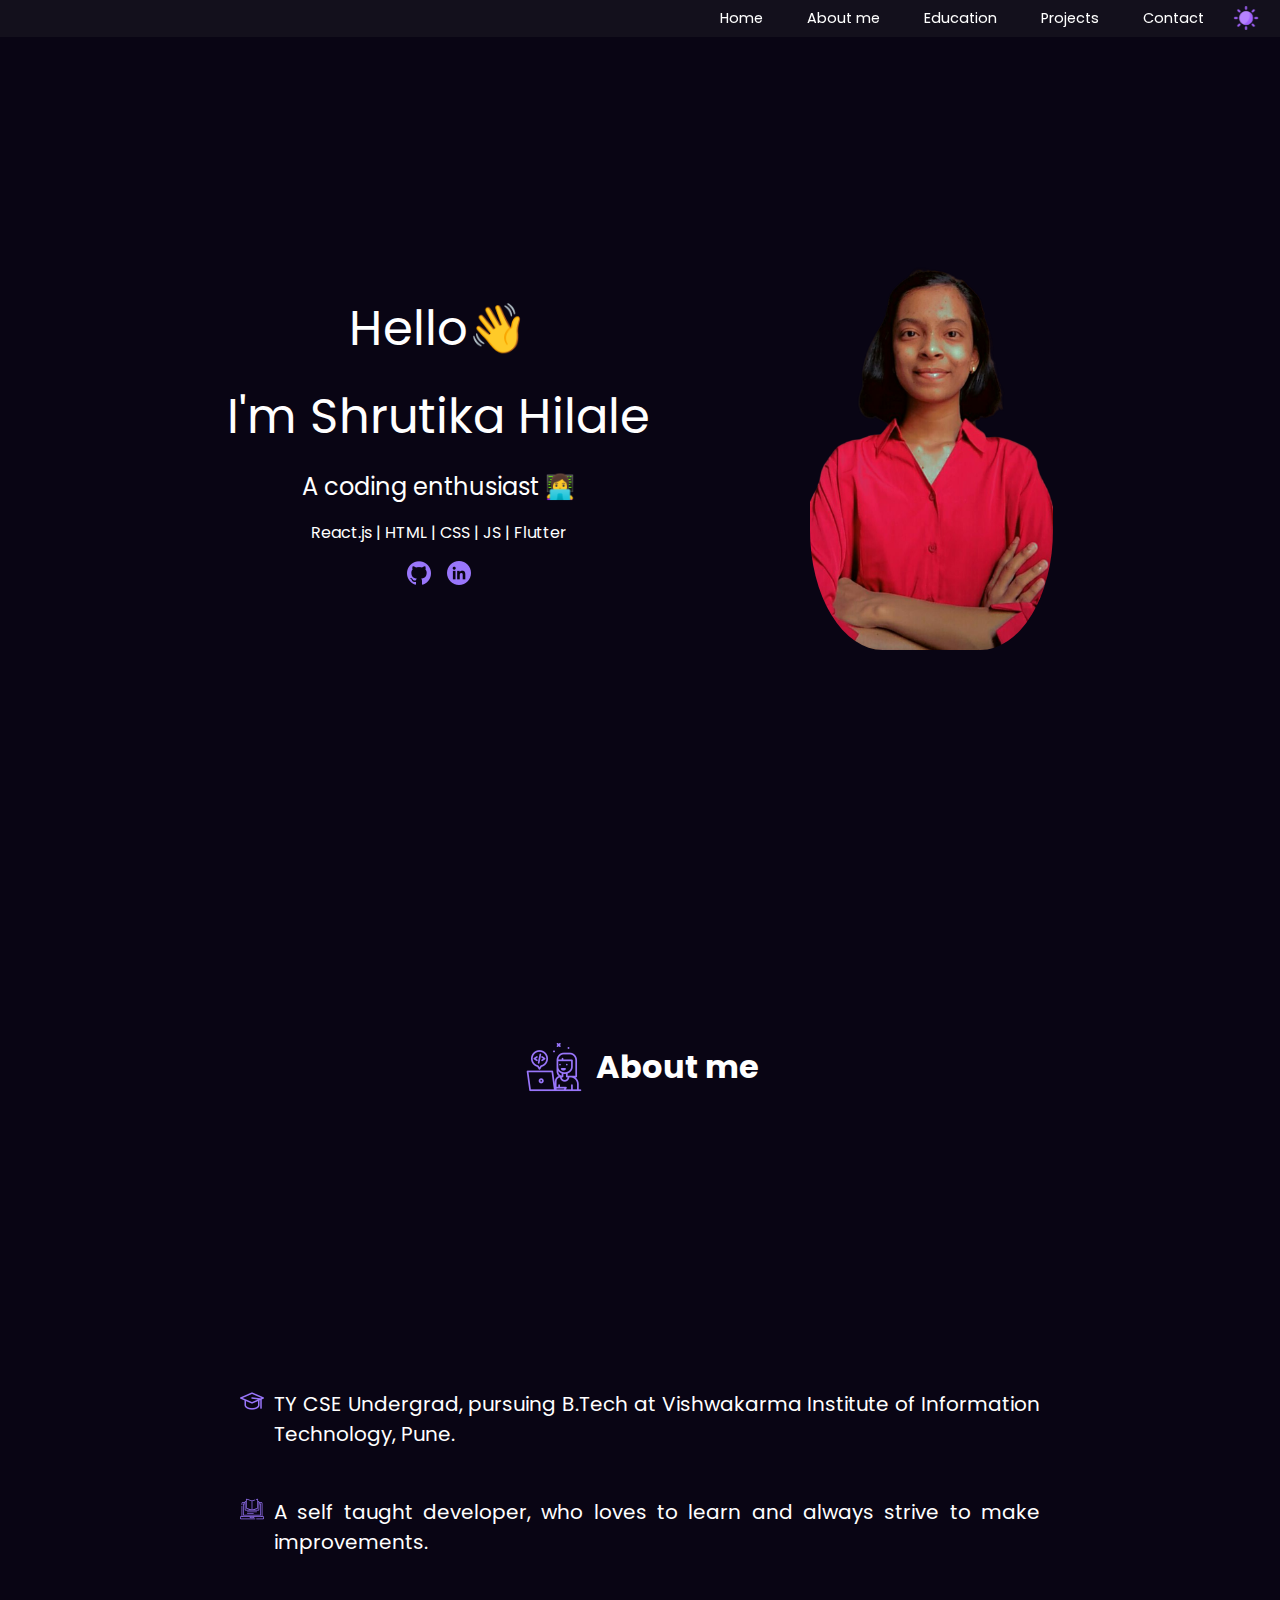
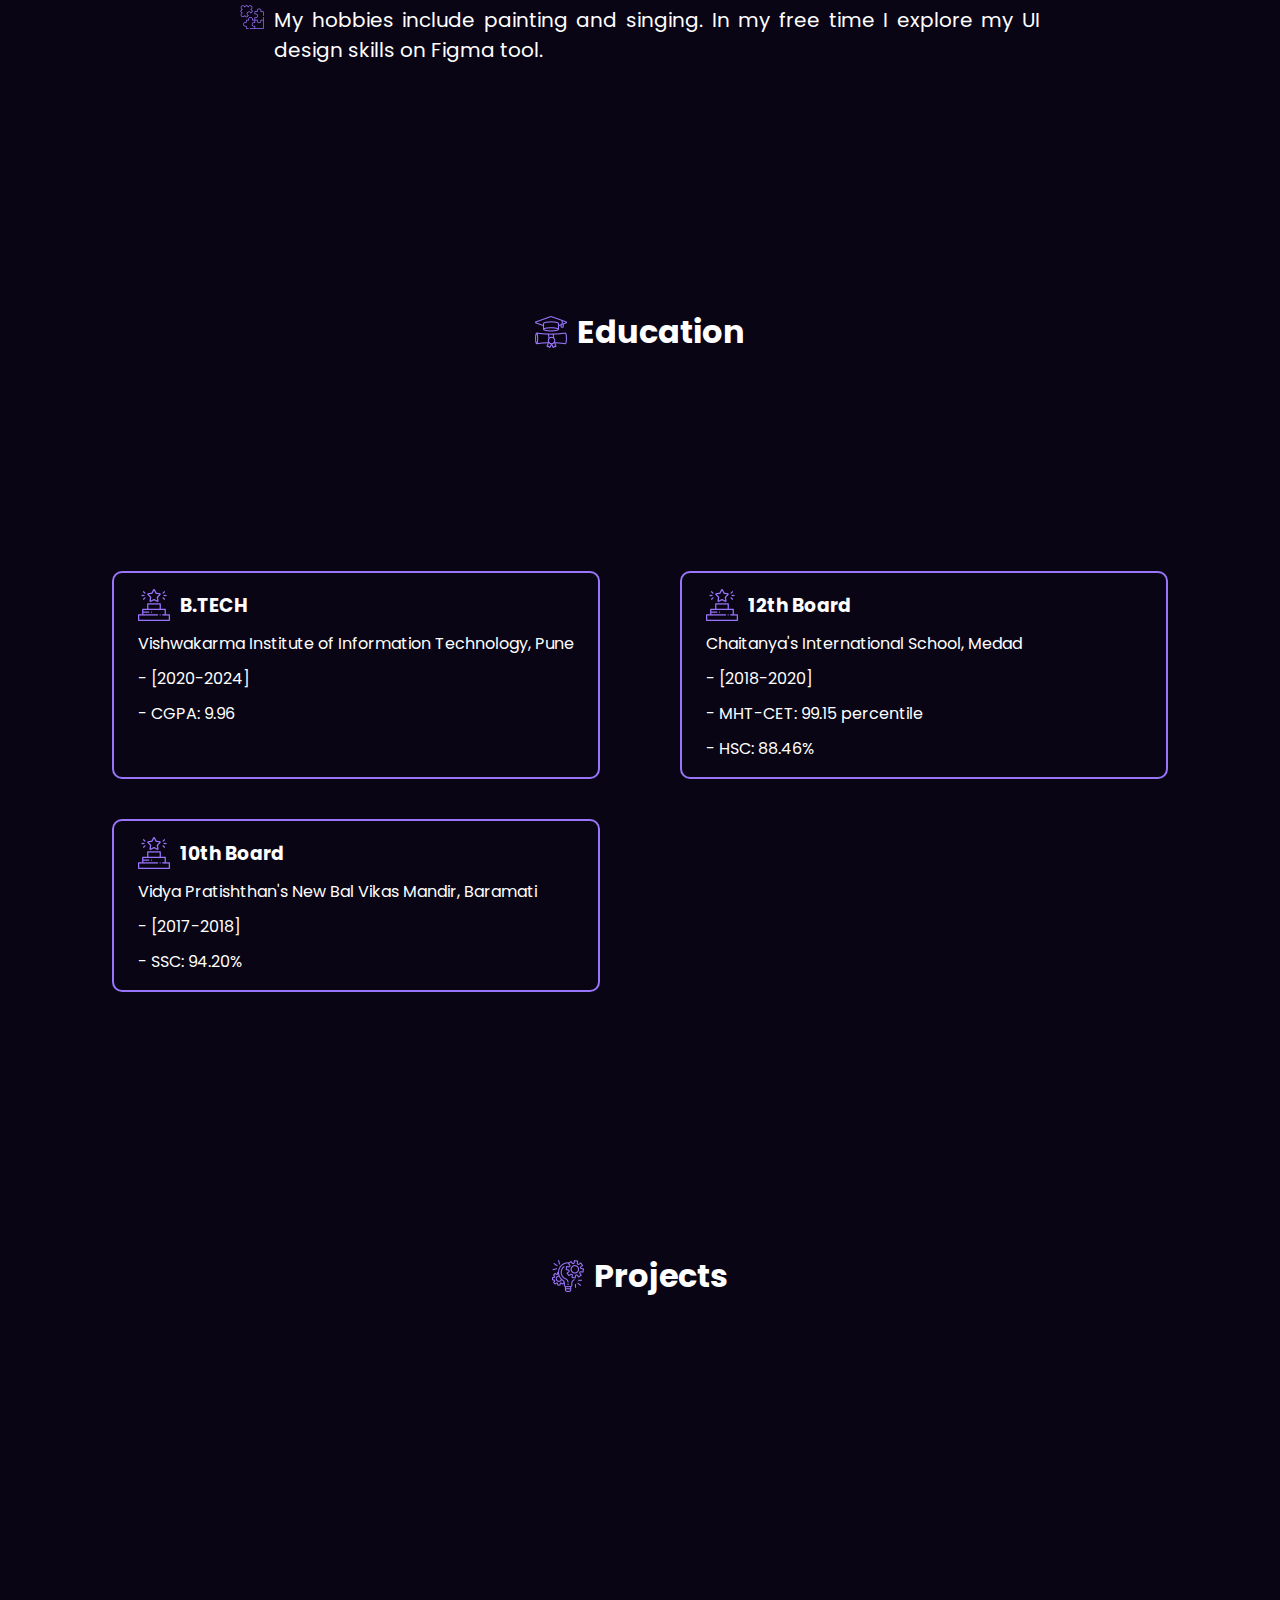
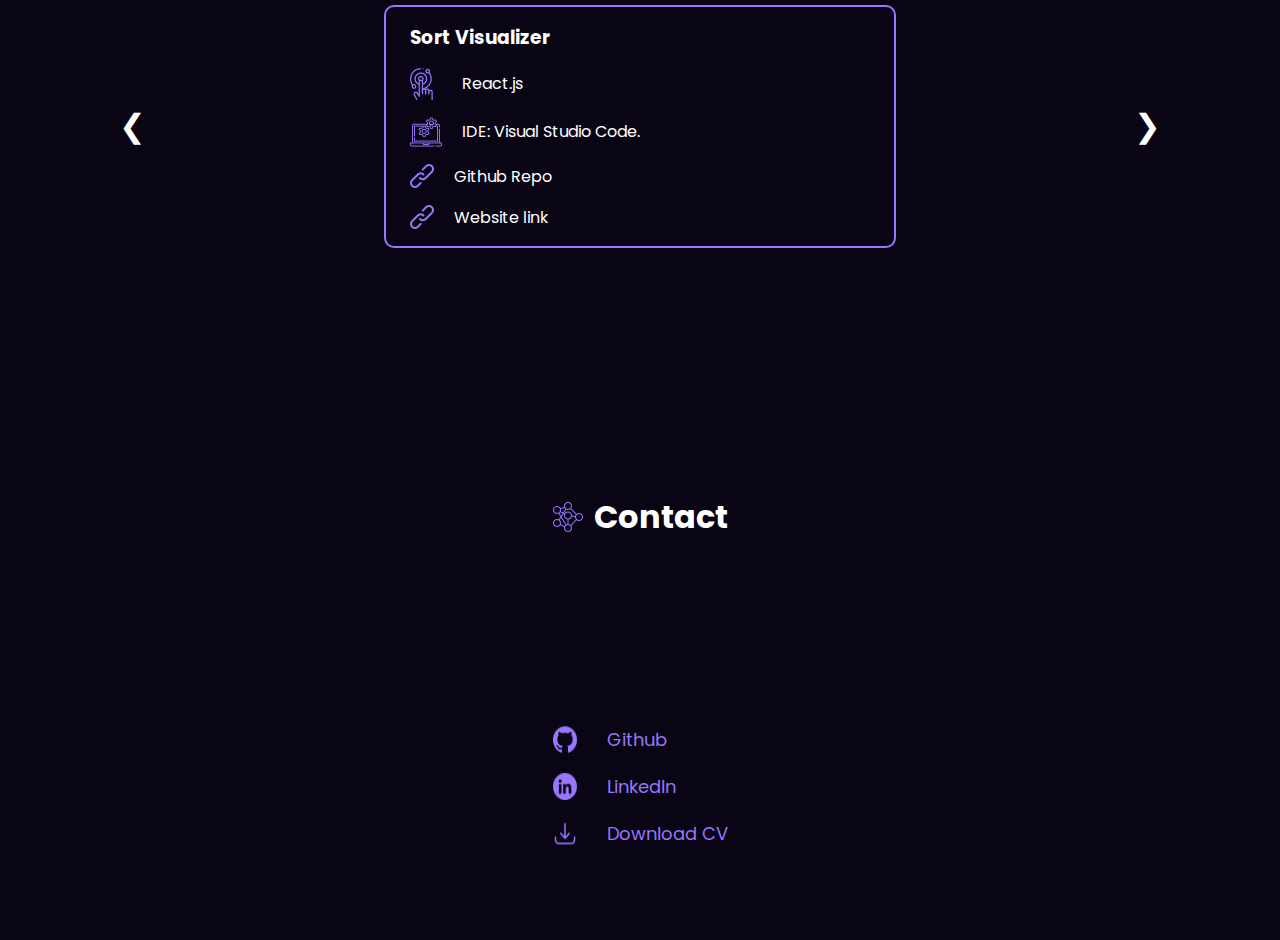
==== commit 3fc303ed: "Updated skills" ====
--- a/index.html
+++ b/index.html
@@ -56,7 +56,7 @@
                 <div class="greet">Hello👋</div>
                 <div class="name">I'm Shrutika Hilale </div>
                 <div class="catch-up-line">A coding enthusiast 👩‍💻</div>
-                <div class="skills">React.JS | HTML | CSS | JS | Flutter</div>
+                <div class="skills">React.js | HTML | CSS | JS | Flutter</div>
             </div>
 
             <div class="social-icons">
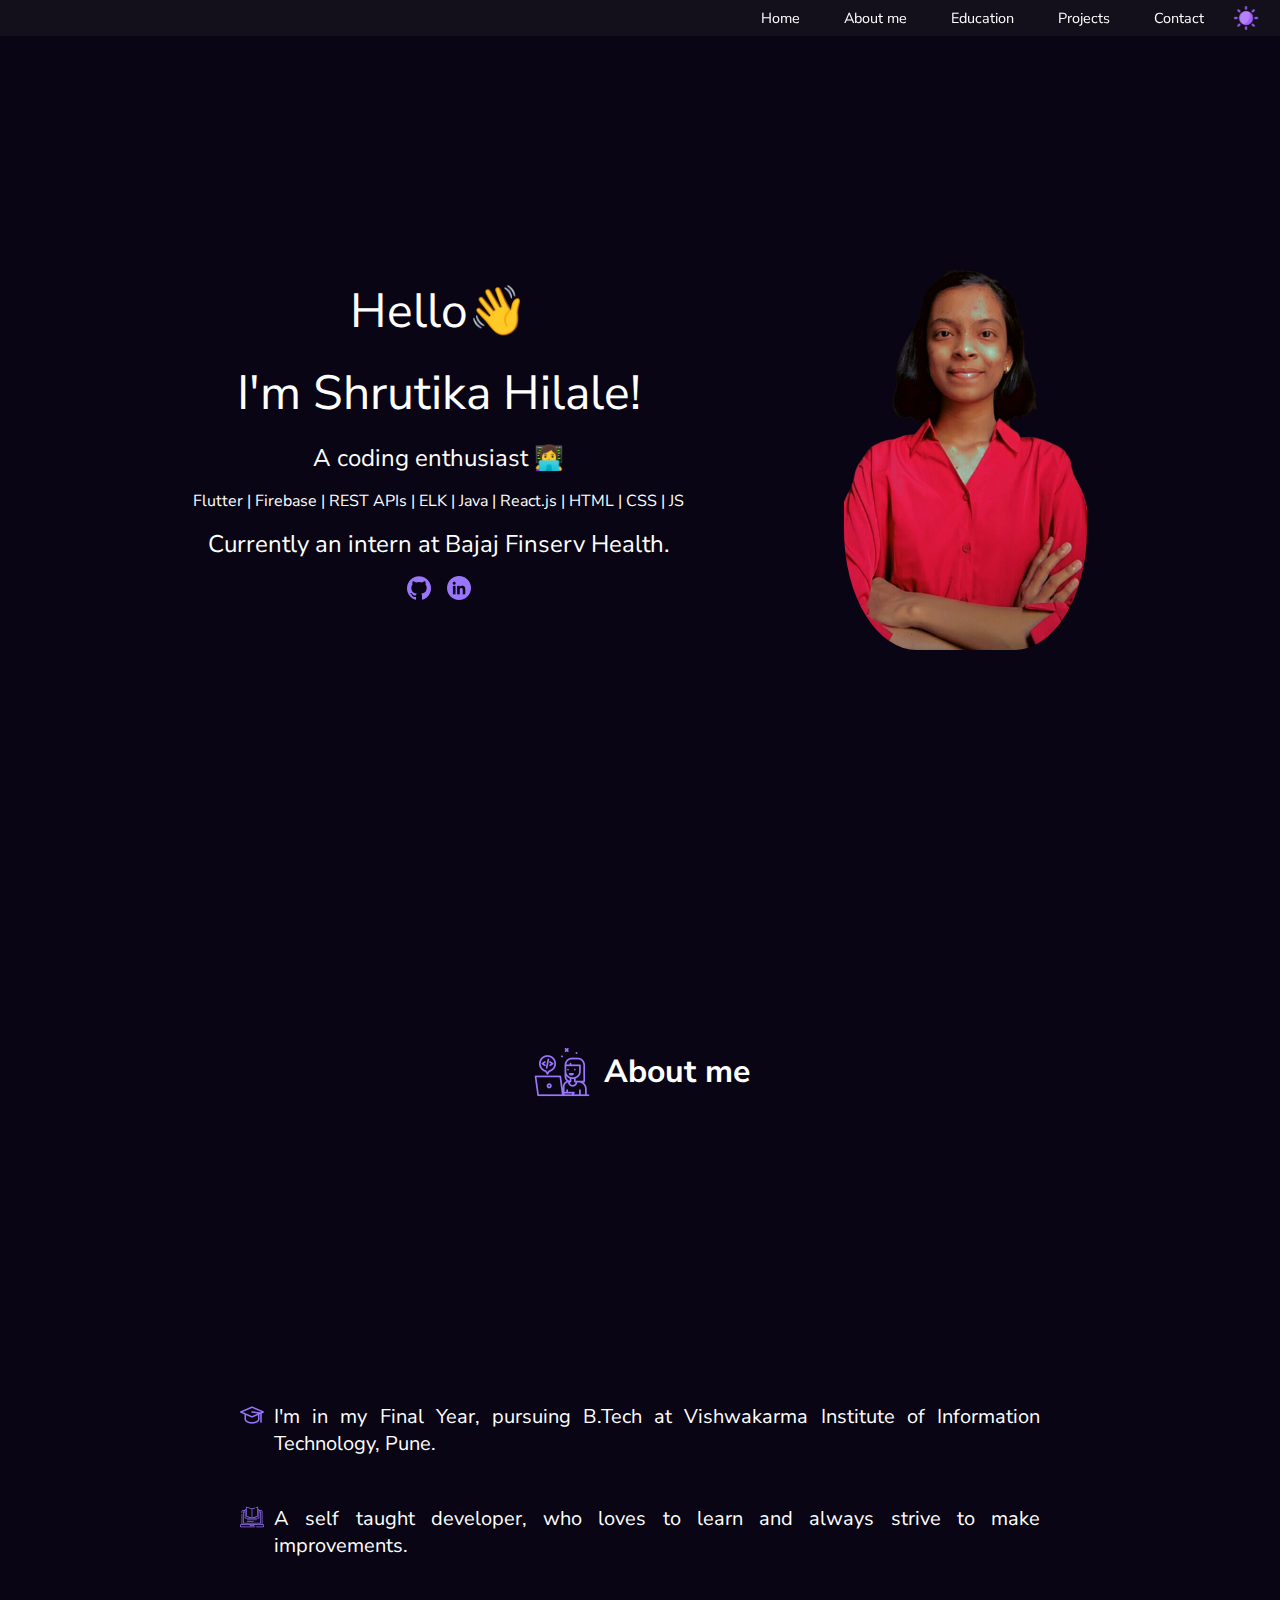
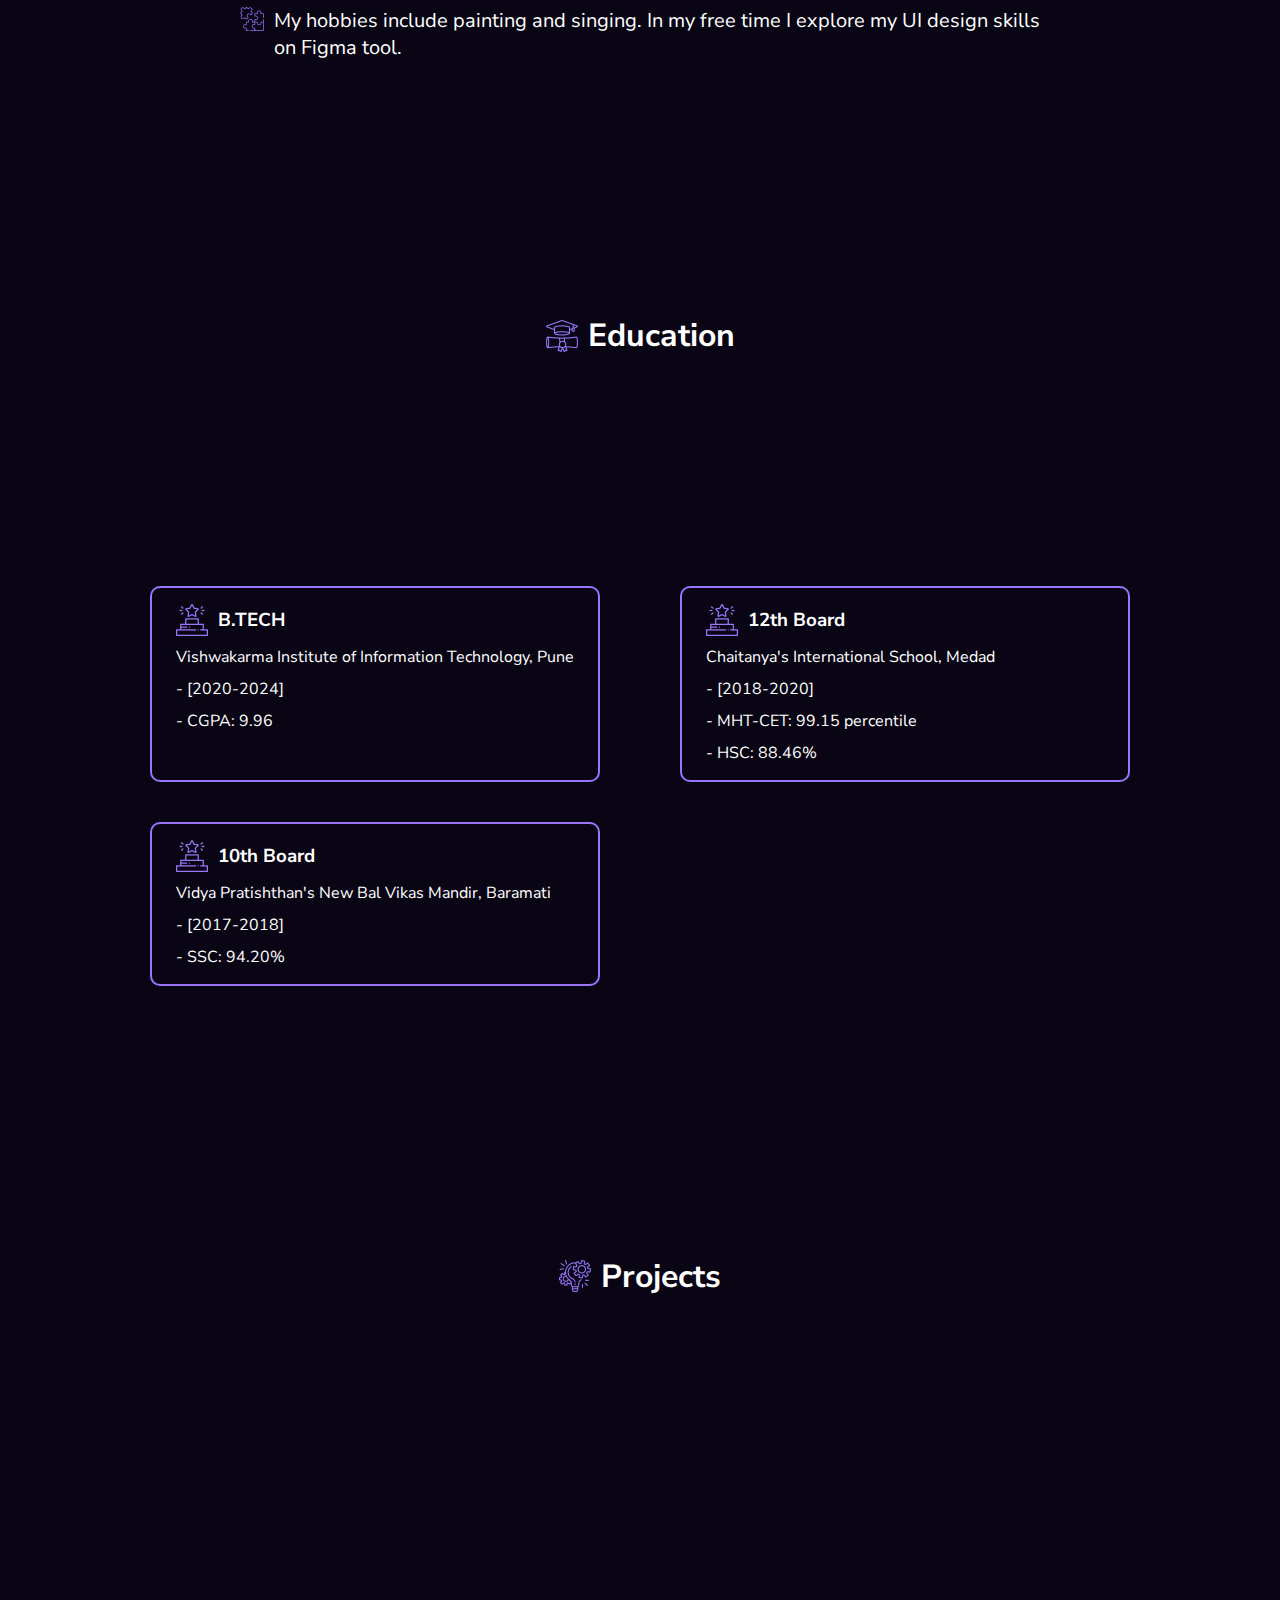
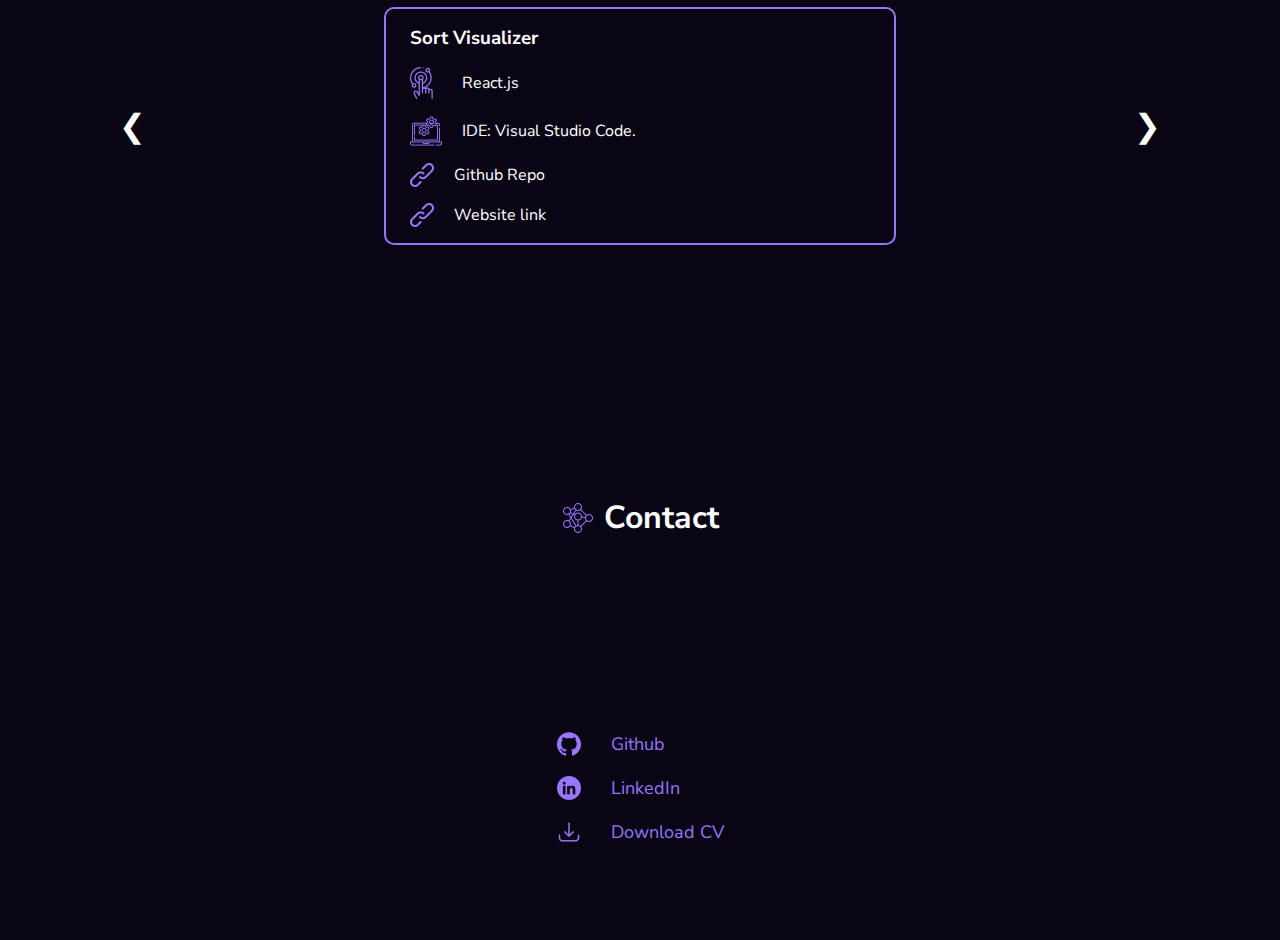
==== commit 36ef1ea6: "Updated info" ====
--- a/index.html
+++ b/index.html
@@ -20,9 +20,14 @@
     <script src="js/carousel.js"></script>
 
     <!-- fonts -->
+    <!-- <link rel="preconnect" href="https://fonts.googleapis.com">
+    <link rel="preconnect" href="https://fonts.gstatic.com" crossorigin>
+    <link href="https://fonts.googleapis.com/css2?family=Poppins&display=swap" rel="stylesheet"> -->
     <link rel="preconnect" href="https://fonts.googleapis.com">
     <link rel="preconnect" href="https://fonts.gstatic.com" crossorigin>
-    <link href="https://fonts.googleapis.com/css2?family=Poppins&display=swap" rel="stylesheet">
+    <link
+        href="https://fonts.googleapis.com/css2?family=Nunito+Sans:ital,opsz,wght@0,6..12,200..1000;1,6..12,200..1000&display=swap"
+        rel="stylesheet">
 
     <title>Shrutika Hilale - Tech Enthusiast</title>
 </head>
@@ -54,9 +59,10 @@
         <div class="my-intro">
             <div class="intro-lines">
                 <div class="greet">Hello👋</div>
-                <div class="name">I'm Shrutika Hilale </div>
+                <div class="name">I'm Shrutika Hilale!</div>
                 <div class="catch-up-line">A coding enthusiast 👩‍💻</div>
-                <div class="skills">React.js | HTML | CSS | JS | Flutter</div>
+                <div class="skills">Flutter | Firebase | REST APIs | ELK | Java | React.js | HTML | CSS | JS </div>
+                <div class="catch-up-line">Currently an intern at Bajaj Finserv Health.</div>
             </div>
 
             <div class="social-icons">
@@ -78,7 +84,7 @@
                 <div>
                     <img src="images/graduation-hat.png" alt="">
                     <p>
-                        TY CSE Undergrad, pursuing B.Tech at Vishwakarma Institute of Information Technology, Pune.
+                        I'm in my Final Year, pursuing B.Tech at Vishwakarma Institute of Information Technology, Pune.
                     </p>
                 </div>
                 <div>
--- a/css/style.css
+++ b/css/style.css
@@ -24,7 +24,8 @@
 }
 
 body {
-  font-family: "Poppins", sans-serif;
+  /* font-family: "Poppins", sans-serif; */
+  font-family: "Nunito Sans", sans-serif;
   /* padding: 0 2rem; */
 }
 
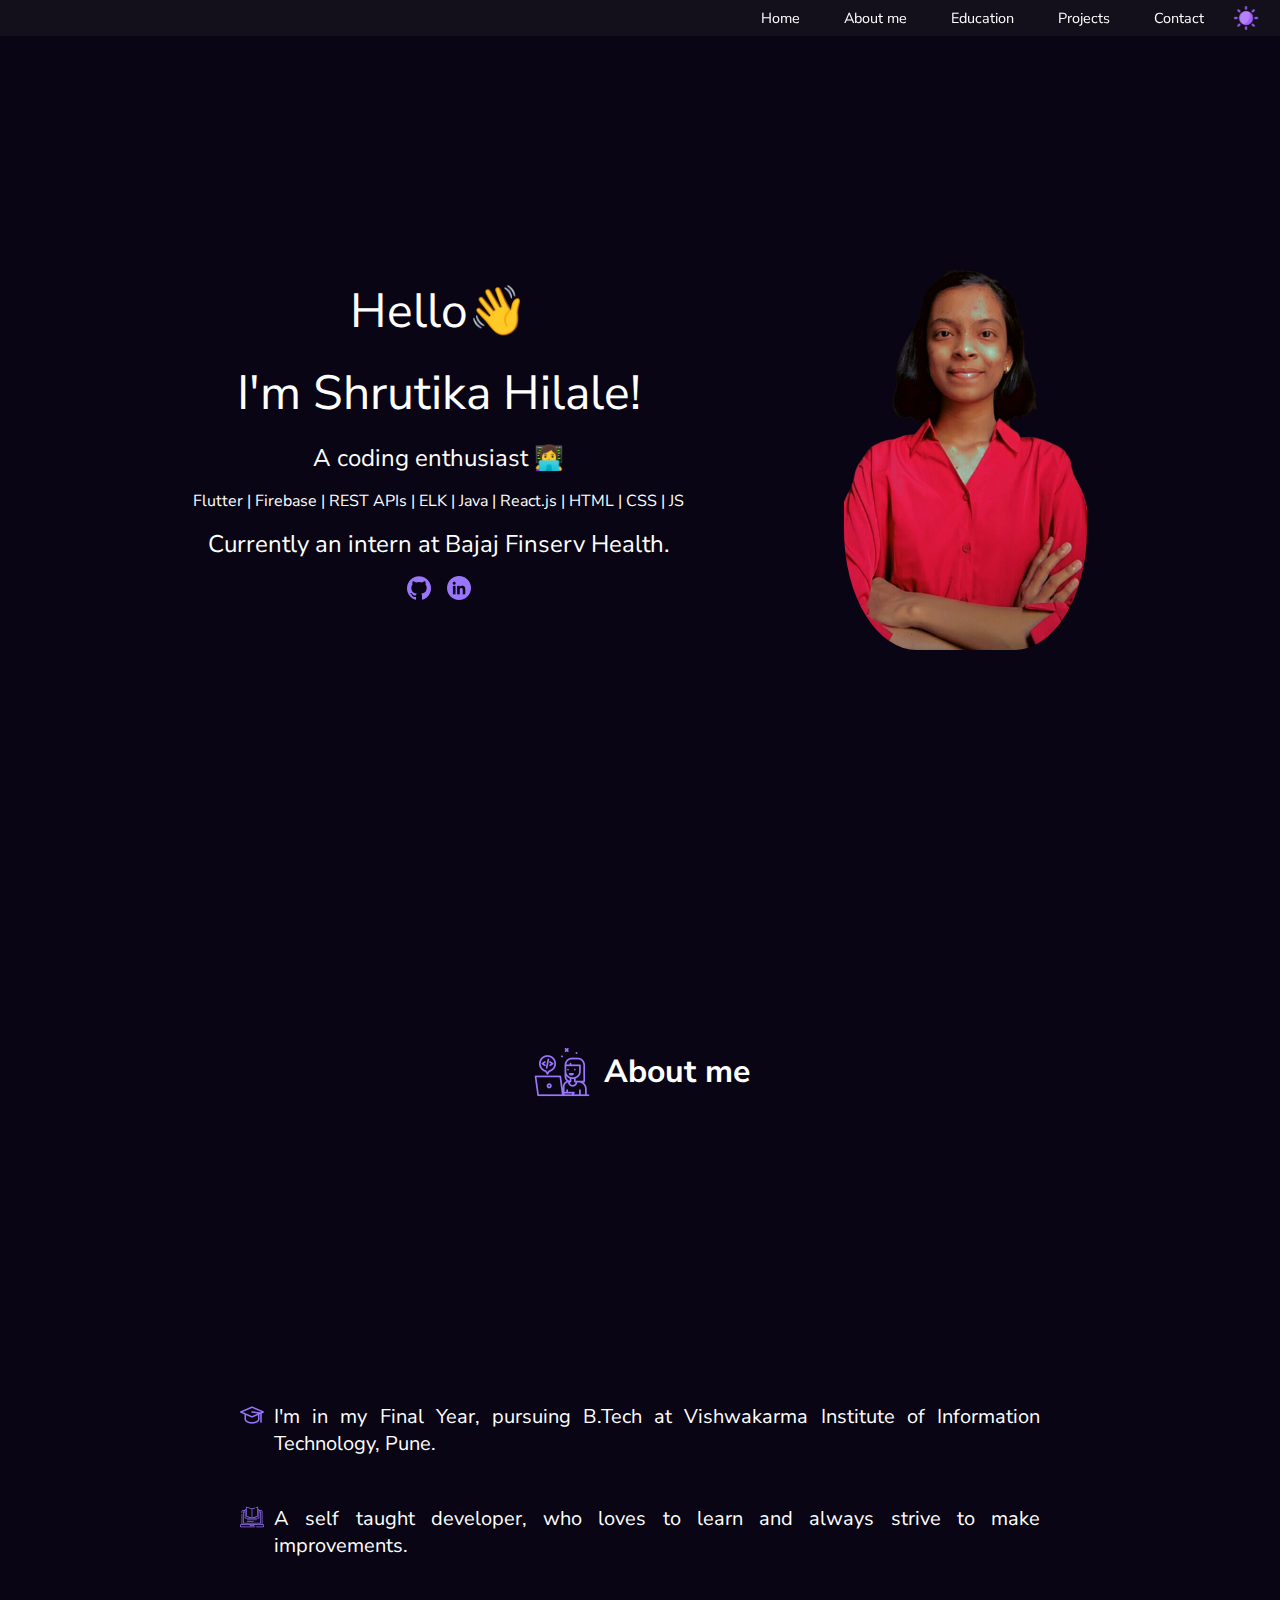
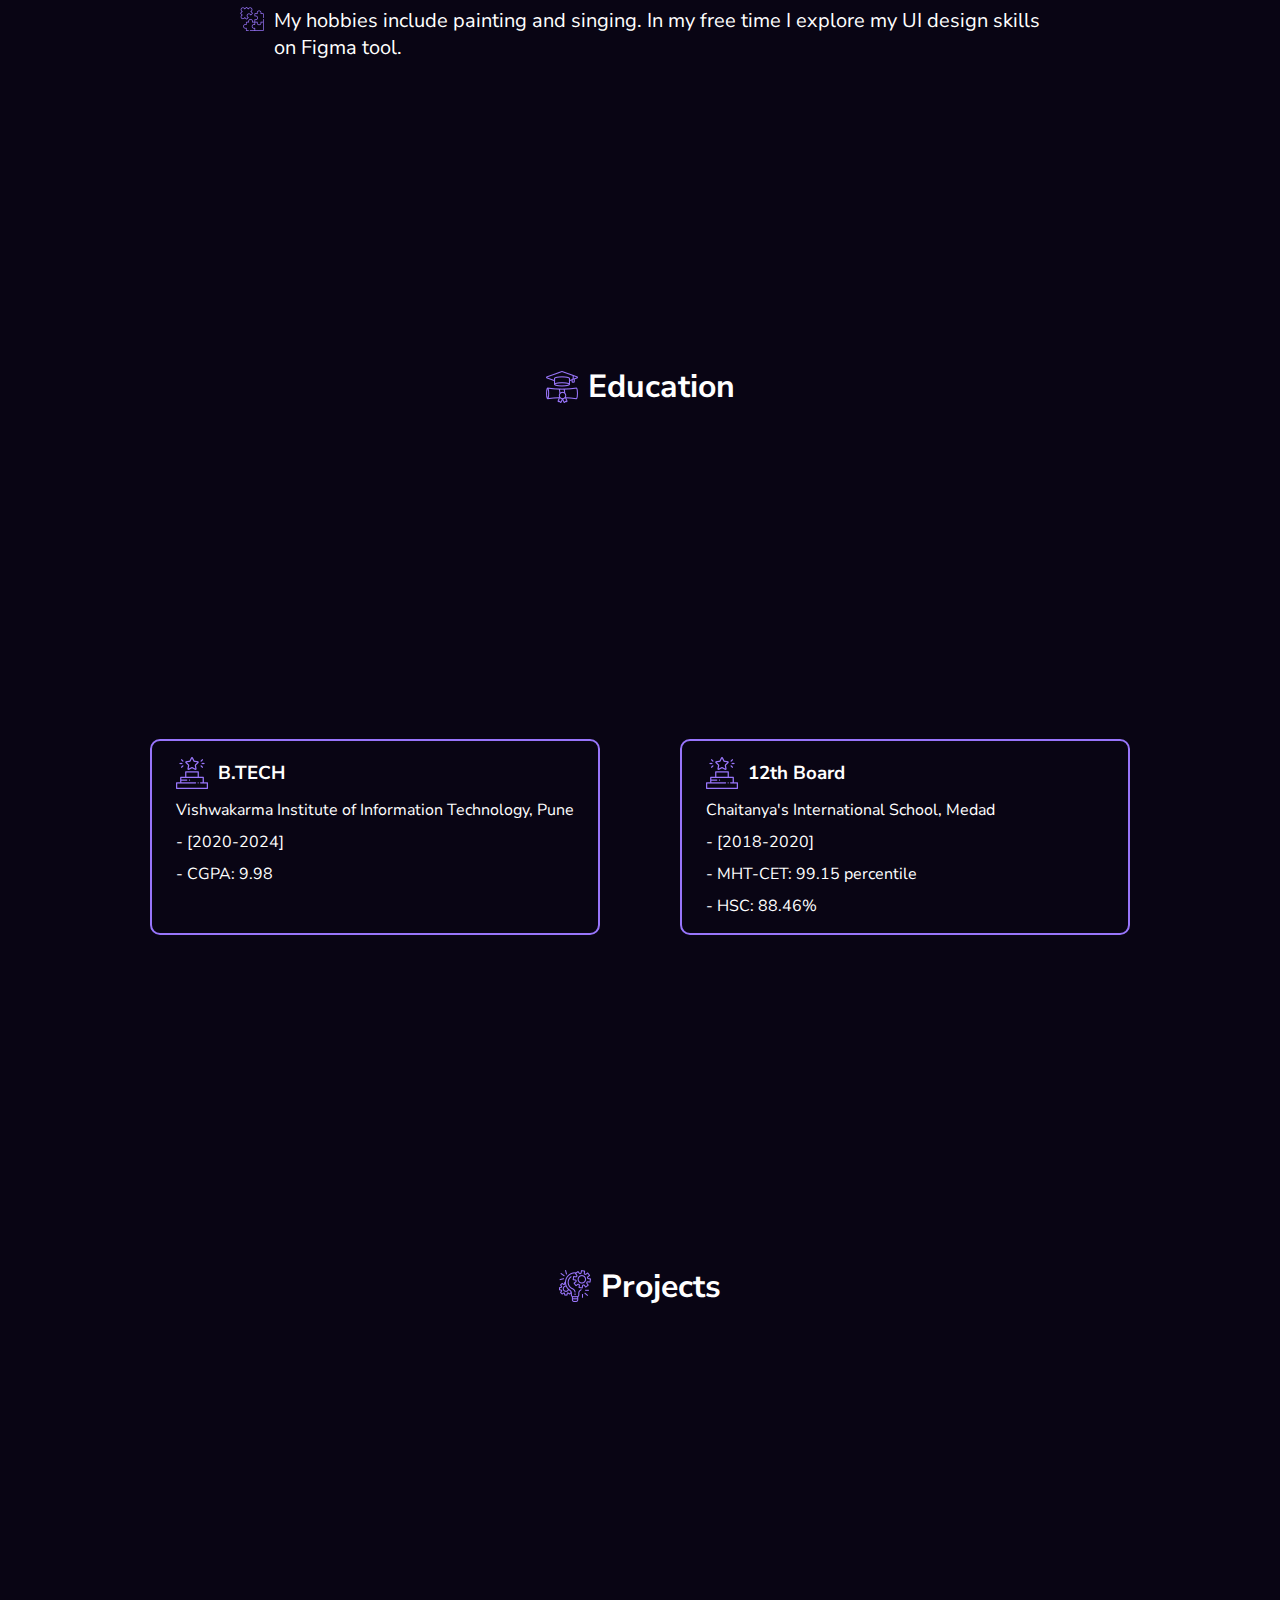
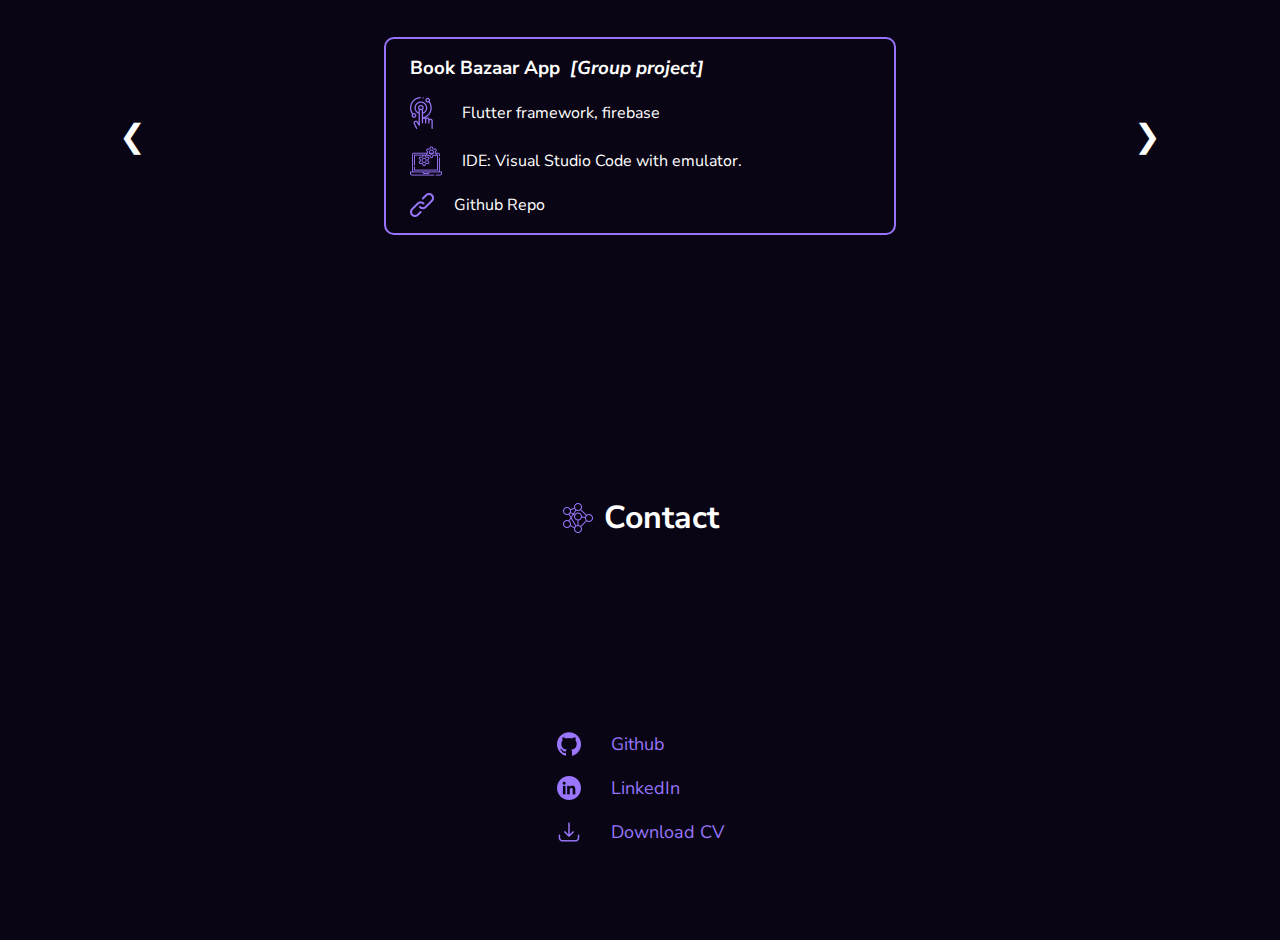
==== commit 48be33cc: "updated resume and content" ====
--- a/index.html
+++ b/index.html
@@ -113,7 +113,7 @@
                 <h3><img src="images/star (1).png" alt="">B.TECH</h3>
                 <p> Vishwakarma Institute of Information Technology, Pune</p>
                 <p> - [2020-2024]</p>
-                <p> - CGPA: 9.96</p>
+                <p> - CGPA: 9.98</p>
             </div>
             <div class="divs">
                 <h3><img src="images/star (1).png" alt="">12th Board</h3>
@@ -122,12 +122,6 @@
                 <p> - MHT-CET: 99.15 percentile</p>
                 <p> - HSC: 88.46%</p>
             </div>
-            <div class="divs">
-                <h3><img src="images/star (1).png" alt=""> 10th Board</h3>
-                <p> Vidya Pratishthan's New Bal Vikas Mandir, Baramati </p>
-                <p> - [2017-2018]</p>
-                <p> - SSC: 94.20%</p>
-            </div>
         </div>
     </section>
 
@@ -140,6 +134,40 @@
             <button class="back" onclick="changeSlide(-1)" id="back">&#10094;</button>
 
             <div class="carousel-container">
+
+                <div class="pro-div carousel-item light dark">
+                    <h3 class="project-title">Book Bazaar App <em>[Group project]</em></h3>
+                    <div>
+                        <img src="images/project-management.png" alt="">
+                        <p>Flutter framework, firebase</p>
+                    </div>
+                    <div>
+                        <img src="images/laptop.png" alt="">
+                        <p>IDE: Visual Studio Code with emulator.</p>
+                    </div>
+                    <div class="link">
+                        <img src="images/link.png" alt="">
+                        <a href="https://github.com/shrutikahilale/Book-Bazaar-App" target="_blank">Github Repo</a>
+                    </div>
+                </div>
+
+                <div class="pro-div carousel-item light dark">
+                    <h3 class="project-title">Consistency Tracker App </h3>
+                    <div>
+                        <img src="images/project-management.png" alt="">
+                        <p>Flutter framework, api, flcharts, firebase</p>
+                    </div>
+                    <div>
+                        <img src="images/laptop.png" alt="">
+                        <p>IDE: Visual Studio Code with emulator.</p>
+                    </div>
+                    <div class="link">
+                        <img src="images/link.png" alt="">
+                        <a href="https://github.com/shrutikahilale/Consistency-Tracker-App" target="_blank">Github
+                            Repo</a>
+                    </div>
+                </div>
+
                 <div class="pro-div carousel-item light dark">
                     <h3 class="project-title">Sort Visualizer</h3>
                     <div>
@@ -157,72 +185,6 @@
                     <div class="link">
                         <img src="images/link.png" alt="">
                         <a href="https://shrutikahilale.github.io/sort-visualizer/" target="_blank">Website link</a>
-                    </div>
-                </div>
-
-                <div class="pro-div carousel-item light dark">
-                    <h3 class="project-title">Personal Portfolio</h3>
-                    <div>
-                        <img src="images/project-management.png" alt="">
-                        <p>HTML, CSS, JS.</p>
-                    </div>
-                    <div>
-                        <img src="images/laptop.png" alt="">
-                        <p>IDE: Visual Studio Code.</p>
-                    </div>
-                    <div class="link">
-                        <img src="images/link.png" alt="">
-                        <a href="https://github.com/shrutikahilale/Personal-Portfolio/blob/main/README.md"
-                            target="_blank">Github Repo</a>
-                    </div>
-                </div>
-
-                <div class="pro-div carousel-item light dark">
-                    <h3 class="project-title">Book Bazaar App <em>[Group project]</em></h3>
-                    <div>
-                        <img src="images/project-management.png" alt="">
-                        <p>Flutter framework, firebase</p>
-                    </div>
-                    <div>
-                        <img src="images/laptop.png" alt="">
-                        <p>IDE: Visual Studio Code with emulator.</p>
-                    </div>
-                    <div class="link">
-                        <img src="images/link.png" alt="">
-                        <a href="https://github.com/shrutikahilale/Book-Bazaar-App" target="_blank">Github Repo</a>
-                    </div>
-                </div>
-
-                <div class="pro-div carousel-item light dark">
-                    <h3 class="project-title">Consistency Tracker App </h3>
-                    <div>
-                        <img src="images/project-management.png" alt="">
-                        <p>Flutter framework, api, flcharts, firebase</p>
-                    </div>
-                    <div>
-                        <img src="images/laptop.png" alt="">
-                        <p>IDE: Visual Studio Code with emulator.</p>
-                    </div>
-                    <div class="link">
-                        <img src="images/link.png" alt="">
-                        <a href="https://github.com/shrutikahilale/Consistency-Tracker-App" target="_blank">Github
-                            Repo</a>
-                    </div>
-                </div>
-
-                <div class="pro-div carousel-item light dark">
-                    <h3 class="project-title">Library Management System <em>[Group project]</em></h3>
-                    <div>
-                        <img src="images/project-management.png" alt="">
-                        <p>Python, MongoDB.</p>
-                    </div>
-                    <div>
-                        <img src="images/laptop.png" alt="">
-                        <p>IDE: Visual Studio Code.</p>
-                    </div>
-                    <div class="link">
-                        <img src="images/link.png" alt="">
-                        <a href="https://github.com/shrutikahilale/ITL_Project" target="_blank">Github Repo</a>
                     </div>
                 </div>
             </div>
